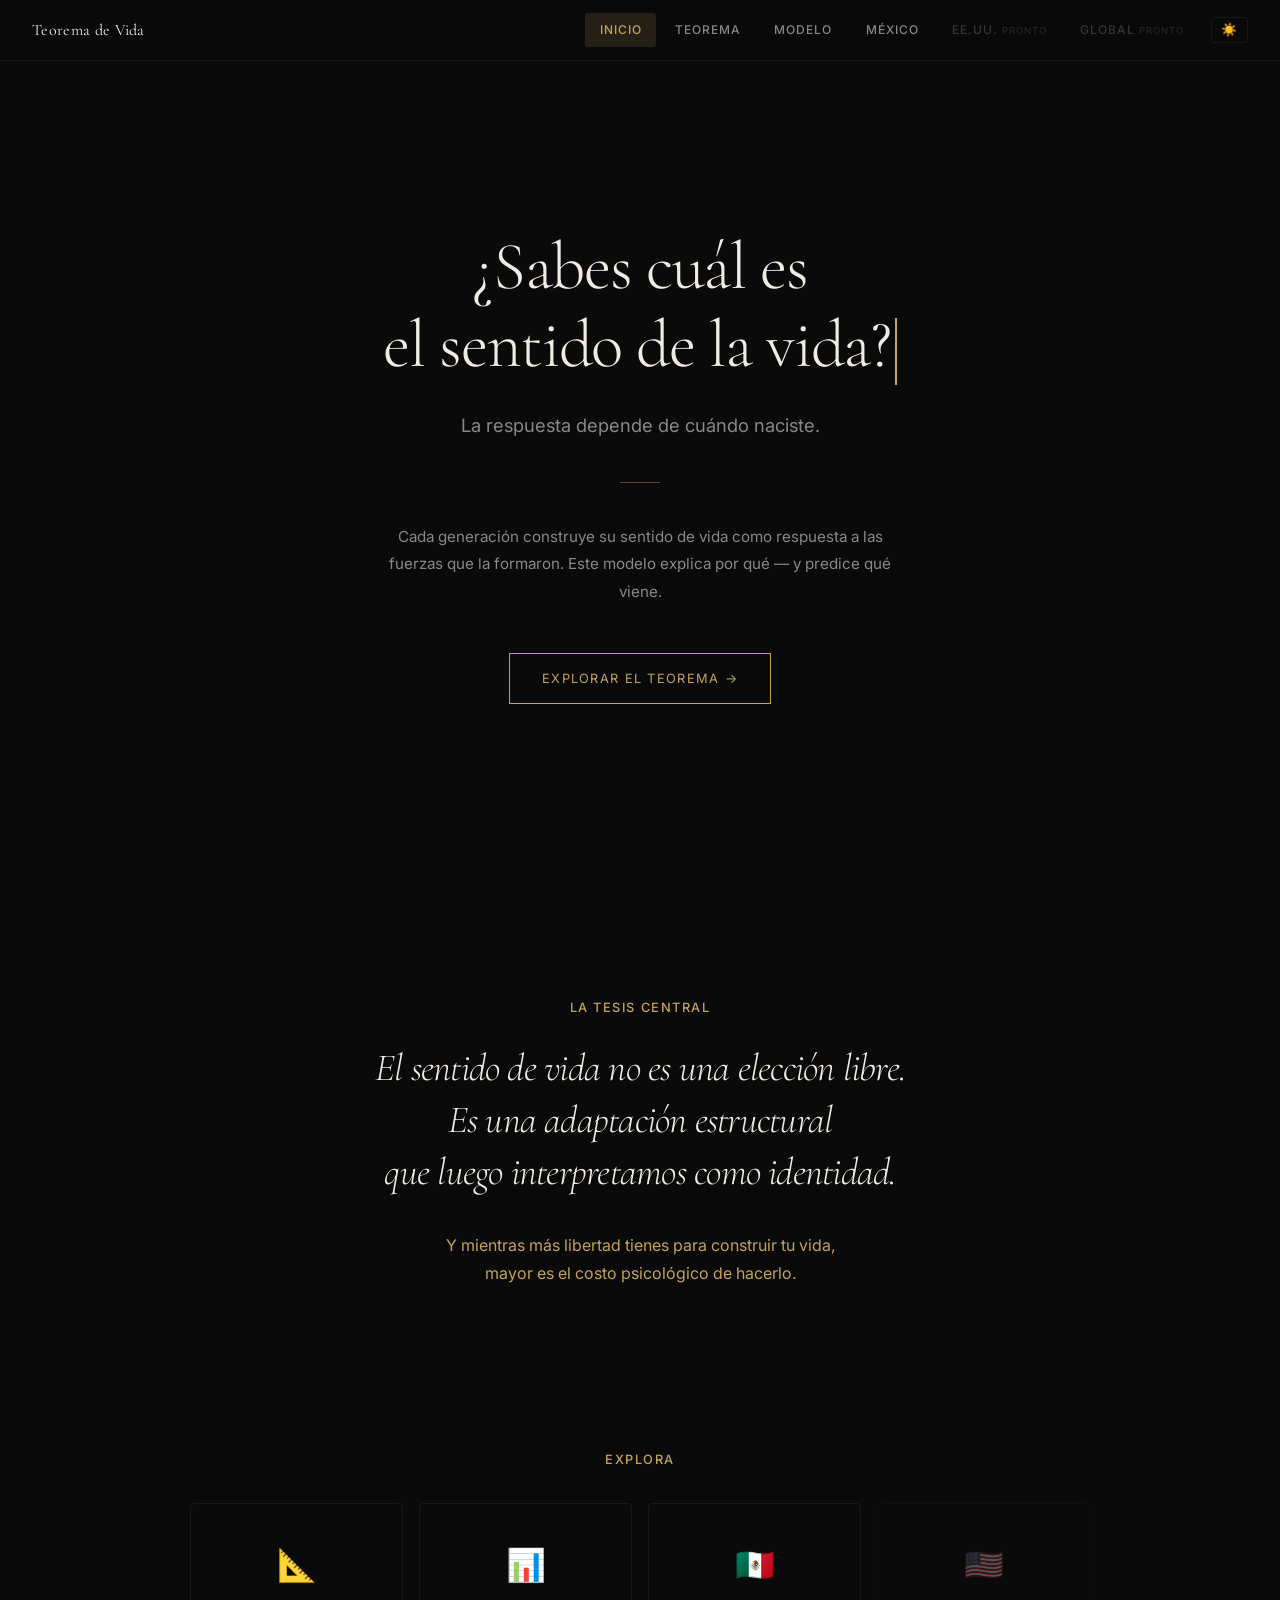
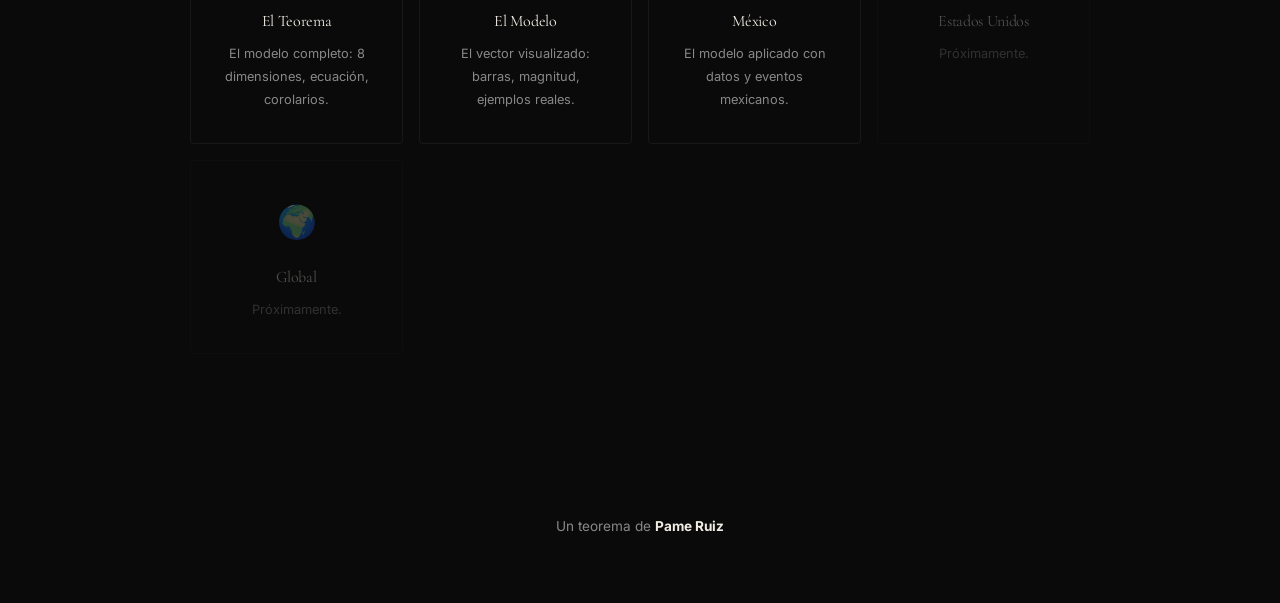
==== index.html @ fa4cf335 "feat: modelo.html — vector visualization + mexicano promedio examples - New page: modelo.html with i" ====
<!DOCTYPE html>
<html lang="es" data-theme="dark">
<head>
    <meta charset="UTF-8">
    <meta name="viewport" content="width=device-width, initial-scale=1.0">
    <title>Teorema de Vida</title>
    <meta name="description" content="¿Sabes cuál es el sentido de la vida? Un modelo matemático del sentido generacional.">
    <link rel="preconnect" href="https://fonts.googleapis.com">
    <link rel="preconnect" href="https://fonts.gstatic.com" crossorigin>
    <link href="https://fonts.googleapis.com/css2?family=Cormorant+Garamond:ital,wght@0,300;0,400;0,600;1,300;1,400&family=Inter:wght@300;400;500;600&display=swap" rel="stylesheet">
    <link rel="stylesheet" href="css/base.css">
</head>
<body>

    <!-- NAV -->
    <nav class="nav">
        <a href="index.html" class="nav-logo">Teorema de Vida</a>
        <div class="nav-tabs">
            <a href="index.html" class="nav-tab active">Inicio</a>
            <a href="teorema.html" class="nav-tab">Teorema</a>
            <a href="modelo.html" class="nav-tab">Modelo</a>
            <a href="mexico.html" class="nav-tab">México</a>
            <a href="#" class="nav-tab disabled">EE.UU. <span class="soon">pronto</span></a>
            <a href="#" class="nav-tab disabled">Global <span class="soon">pronto</span></a>
            <button class="theme-toggle" onclick="toggleTheme()">☀️</button>
        </div>
    </nav>

    <!-- HERO -->
    <section class="panel intro">
        <div class="content fade-in">
            <h1>¿Sabes cuál es<br>el sentido de la vida?<span class="cursor"></span></h1>
            <p class="sub">La respuesta depende de cuándo naciste.</p>
            <div class="line" style="margin:2.5rem auto;"></div>
            <p class="dim" style="max-width:520px; margin:0 auto; font-size:0.95rem; text-align:center;">Cada generación construye su sentido de vida como respuesta a las fuerzas que la formaron. Este modelo explica por qué — y predice qué viene.</p>
            <div style="text-align:center; margin-top:3rem;">
                <a href="teorema.html" class="cta">Explorar el teorema →</a>
            </div>
        </div>
    </section>

    <!-- PREVIEW -->
    <section class="panel" style="min-height:auto; padding:6rem 2rem;">
        <div class="content fade-in" style="text-align:center;">
            <p class="small gold" style="margin-bottom:1.5rem;">La tesis central</p>
            <h2 class="serif" style="font-size:clamp(1.4rem,3.5vw,2.4rem); font-style:italic; line-height:1.35; margin-bottom:2rem;">El sentido de vida no es una elección libre.<br>Es una adaptación estructural<br>que luego interpretamos como identidad.</h2>
            <p class="gold" style="font-size:1rem;">Y mientras más libertad tienes para construir tu vida,<br>mayor es el costo psicológico de hacerlo.</p>
        </div>
    </section>

    <!-- EXPLORE -->
    <section style="padding:4rem 2rem 6rem; text-align:center;">
        <p class="small gold" style="margin-bottom:2rem;">Explora</p>
        <div class="explore-grid">
            <a href="teorema.html" class="explore-card">
                <span class="explore-icon">📐</span>
                <h3>El Teorema</h3>
                <p>El modelo completo: 8 dimensiones, ecuación, corolarios.</p>
            </a>
            <a href="modelo.html" class="explore-card">
                <span class="explore-icon">📊</span>
                <h3>El Modelo</h3>
                <p>El vector visualizado: barras, magnitud, ejemplos reales.</p>
            </a>
            <a href="mexico.html" class="explore-card">
                <span class="explore-icon">🇲🇽</span>
                <h3>México</h3>
                <p>El modelo aplicado con datos y eventos mexicanos.</p>
            </a>
            <div class="explore-card disabled-card">
                <span class="explore-icon">🇺🇸</span>
                <h3>Estados Unidos</h3>
                <p>Próximamente.</p>
            </div>
            <div class="explore-card disabled-card">
                <span class="explore-icon">🌍</span>
                <h3>Global</h3>
                <p>Próximamente.</p>
            </div>
        </div>
    </section>

    <!-- FOOTER -->
    <footer>
        <p>Un teorema de <strong>Pame Ruiz</strong></p>
    </footer>

    <script src="js/main.js"></script>
</body>
</html>
---- css/base.css ----
:root {
    --black: #0a0a0a;
    --dark: #141414;
    --gold: #c4a35a;
    --gold-dim: rgba(196,163,90,0.15);
    --gray: #888;
    --white: #f0ece4;
    --serif: 'Cormorant Garamond', Georgia, serif;
    --sans: 'Inter', sans-serif;
    --bg: var(--black);
    --text: var(--white);
    --text-dim: var(--gray);
    --card-bg: rgba(255,255,255,0.03);
    --card-border: rgba(255,255,255,0.06);
}

[data-theme="light"] {
    --bg: #f5f0eb;
    --text: #1a1a1a;
    --text-dim: #666;
    --dark: #f0ece4;
    --card-bg: #fff;
    --card-border: #e0d8ce;
    --gold-dim: rgba(196,163,90,0.12);
}

* { margin:0; padding:0; box-sizing:border-box; }
html { scroll-behavior:smooth; background:var(--bg); color:var(--text); transition:background 0.4s, color 0.4s; }
body { font-family:var(--sans); line-height:1.8; -webkit-font-smoothing:antialiased; overflow-x:hidden; }

/* NAV */
.nav { position:fixed; top:0; left:0; right:0; z-index:100; display:flex; align-items:center; justify-content:space-between; padding:0.8rem 2rem; background:rgba(10,10,10,0.92); backdrop-filter:blur(10px); border-bottom:1px solid rgba(255,255,255,0.04); }
[data-theme="light"] .nav { background:rgba(245,240,235,0.92); border-bottom:1px solid rgba(0,0,0,0.06); }
.nav-logo { font-family:var(--serif); font-size:1rem; color:var(--text); text-decoration:none; letter-spacing:0.02em; }
.nav-tabs { display:flex; gap:0.3rem; align-items:center; }
.nav-tab { padding:0.4rem 0.9rem; font-size:0.75rem; letter-spacing:0.08em; text-transform:uppercase; color:var(--text-dim); text-decoration:none; border-radius:3px; transition:all 0.2s; font-weight:500; }
.nav-tab:hover { color:var(--text); }
.nav-tab.active { color:var(--gold); background:var(--gold-dim); }
.nav-tab.disabled { opacity:0.35; pointer-events:none; }
.soon { font-size:0.6rem; opacity:0.6; }

/* Theme toggle */
.theme-toggle { background:none; border:1px solid var(--card-border); color:var(--text-dim); padding:0.3rem 0.6rem; border-radius:3px; cursor:pointer; font-size:0.8rem; margin-left:0.5rem; transition:all 0.2s; }
.theme-toggle:hover { color:var(--gold); border-color:var(--gold); }

@media(max-width:700px) { .nav { flex-direction:column; gap:0.5rem; padding:0.6rem 1rem; } .nav-tabs { flex-wrap:wrap; justify-content:center; } }

/* LAYOUT */
.panel { min-height:100vh; display:flex; align-items:center; justify-content:center; padding:6rem 2rem 4rem; }
.content { max-width:720px; width:100%; }
.container { max-width:800px; margin:0 auto; padding:0 2rem; }

/* TYPOGRAPHY */
.serif { font-family:var(--serif); }
.gold { color:var(--gold); }
.dim { color:var(--text-dim); }
.small { font-size:0.8rem; letter-spacing:0.12em; text-transform:uppercase; font-weight:500; }
h1,h2,h3 { font-family:var(--serif); font-weight:300; letter-spacing:-0.02em; }

/* INTRO */
.intro h1 { font-size:clamp(2.2rem,6vw,4.2rem); line-height:1.15; margin-bottom:1.5rem; text-align:center; }
.intro .sub { font-size:1.15rem; color:var(--text-dim); text-align:center; }
.cursor { display:inline-block; width:2px; height:1em; background:var(--gold); margin-left:4px; animation:blink 1s infinite; vertical-align:text-bottom; }
@keyframes blink { 0%,50%{opacity:1} 51%,100%{opacity:0} }

/* DIVIDERS */
.line { width:40px; height:1px; background:var(--gold); margin:2rem auto; opacity:0.4; }

/* CTA */
.cta { display:inline-block; padding:0.8rem 2rem; border:1px solid var(--gold); color:var(--gold); text-decoration:none; font-size:0.8rem; letter-spacing:0.1em; text-transform:uppercase; transition:all 0.3s; }
.cta:hover { background:var(--gold); color:var(--bg); }

/* EXPLORE GRID */
.explore-grid { display:grid; grid-template-columns:repeat(auto-fill,minmax(200px,1fr)); gap:1rem; max-width:900px; margin:0 auto; }
.explore-card { display:block; padding:2rem 1.5rem; border:1px solid var(--card-border); border-radius:4px; text-decoration:none; color:var(--text); text-align:center; transition:all 0.3s; }
.explore-card:hover { border-color:var(--gold); background:var(--gold-dim); }
.explore-card .explore-icon { font-size:2rem; display:block; margin-bottom:0.8rem; }
.explore-card h3 { font-size:1rem; font-weight:400; margin-bottom:0.4rem; }
.explore-card p { font-size:0.8rem; color:var(--text-dim); }
.disabled-card { opacity:0.3; pointer-events:none; }

/* EQUATION BOX */
.eq-display { font-family:'Courier New',monospace; font-size:clamp(0.8rem,2vw,1.05rem); text-align:center; padding:1.5rem; border:1px solid rgba(196,163,90,0.2); margin:1.5rem 0; color:var(--gold); letter-spacing:0.03em; overflow-x:auto; }

/* VARIABLE GRID */
.var-grid { display:grid; grid-template-columns:1fr 1fr; gap:2rem; margin-top:2rem; }
@media(max-width:600px) { .var-grid { grid-template-columns:1fr; } }
.var-group h3 { font-size:0.72rem; text-transform:uppercase; letter-spacing:0.15em; color:var(--gold); margin-bottom:1rem; font-family:var(--sans); font-weight:500; }
.var-group ul { list-style:none; }
.var-group li { padding:0.4rem 0; font-size:0.9rem; color:var(--text-dim); border-bottom:1px solid var(--card-border); }
.var-group li strong { color:var(--text); margin-right:0.3rem; }

/* DIMENSIONS GRID */
.dimensions { display:grid; grid-template-columns:repeat(4,1fr); gap:1px; margin:2.5rem 0; background:rgba(255,255,255,0.05); }
[data-theme="light"] .dimensions { background:rgba(0,0,0,0.05); }
@media(max-width:600px) { .dimensions { grid-template-columns:repeat(2,1fr); } }
.dim-cell { padding:1.8rem 1rem; text-align:center; background:var(--bg); transition:background 0.3s; }
.dim-cell:hover { background:var(--gold-dim); }
.dim-cell .icon { font-size:1.5rem; margin-bottom:0.4rem; }
.dim-cell .name { font-family:var(--serif); font-size:1rem; }
.dim-cell .desc { font-size:0.7rem; color:var(--text-dim); margin-top:0.3rem; }

/* TERM CARDS */
.term-card { margin-bottom:2.5rem; padding:2rem; border:1px solid var(--card-border); border-radius:4px; background:var(--card-bg); }
.term-card h3 { font-family:var(--serif); font-size:1.35rem; font-weight:400; color:var(--gold); margin-bottom:0.8rem; }
.term-card p { font-size:0.95rem; color:var(--text-dim); margin-bottom:0.6rem; }

/* COROLARIOS */
.corolario { margin-bottom:3rem; }
.corolario .num { font-family:var(--serif); font-size:2.5rem; color:rgba(196,163,90,0.2); font-weight:600; line-height:1; }
.corolario h3 { font-size:1.3rem; margin:0.3rem 0 0.8rem; font-weight:400; }
.corolario p { font-size:0.95rem; color:var(--text-dim); margin-bottom:0.8rem; }
.corolario blockquote { font-family:var(--serif); font-style:italic; font-size:1.1rem; color:var(--gold); padding-left:1rem; border-left:2px solid rgba(196,163,90,0.3); }

/* ACCORDION — Gen cards */
.accordion { margin-bottom:1.5rem; border:1px solid var(--card-border); border-radius:6px; overflow:hidden; transition:border-color 0.3s; }
.accordion:hover { border-color:rgba(196,163,90,0.3); }
.accordion-header { display:flex; align-items:center; justify-content:space-between; padding:1.5rem 2rem; cursor:pointer; background:var(--card-bg); transition:background 0.3s; user-select:none; }
.accordion-header:hover { background:var(--gold-dim); }
.accordion-header .gen-left { flex:1; }
.accordion-header .gen-period { font-size:0.7rem; text-transform:uppercase; letter-spacing:0.12em; color:var(--gold); margin-bottom:0.2rem; }
.accordion-header h3 { font-family:var(--serif); font-size:1.4rem; font-weight:400; margin:0; line-height:1.3; }
.accordion-header .gen-narrative { font-family:var(--serif); font-style:italic; font-size:0.95rem; color:var(--gold); margin-top:0.3rem; }
.accordion-arrow { font-size:1.2rem; color:var(--gold); transition:transform 0.3s; flex-shrink:0; margin-left:1rem; }
.accordion.open .accordion-arrow { transform:rotate(180deg); }
.accordion-body { max-height:0; overflow:hidden; transition:max-height 0.5s ease, padding 0.3s ease; padding:0 2rem; }
.accordion.open .accordion-body { max-height:1200px; padding:1rem 2rem 2rem; }
.accordion-body .gen-context { font-size:0.88rem; color:var(--text-dim); margin-bottom:0.5rem; line-height:1.6; }
.accordion-body .gen-context strong { color:var(--text); }
.gen-vector { display:flex; flex-wrap:wrap; gap:0.5rem; margin-top:1.2rem; }
.gen-tag { padding:0.3rem 0.7rem; font-size:0.72rem; border-radius:20px; font-weight:500; }
.gen-tag.high { background:rgba(196,163,90,0.2); color:var(--gold); }
.gen-tag.low { background:var(--card-bg); color:var(--text-dim); border:1px solid var(--card-border); }

/* TIMELINE dots */
.timeline-bar { display:flex; justify-content:space-between; align-items:center; margin:2rem 0 3rem; padding:0 0.5rem; position:relative; }
.timeline-bar::before { content:''; position:absolute; top:50%; left:0; right:0; height:2px; background:linear-gradient(90deg, var(--gold), rgba(196,163,90,0.2)); transform:translateY(-50%); z-index:0; }
.timeline-dot { position:relative; z-index:1; text-align:center; }
.timeline-dot .dot { width:12px; height:12px; border-radius:50%; background:var(--gold); margin:0 auto 0.3rem; }
.timeline-dot .year { font-size:0.65rem; color:var(--text-dim); letter-spacing:0.05em; }
.timeline-dot .label { font-size:0.6rem; color:var(--gold); font-weight:500; max-width:80px; }

/* INSIGHT BOX */
.insight-box { border:1px solid var(--gold); padding:2.5rem; margin:3rem 0; text-align:center; border-radius:4px; }
.insight-box h3 { font-family:var(--serif); font-size:1.3rem; font-weight:400; margin-bottom:1rem; }
.insight-box p { font-size:0.95rem; color:var(--text-dim); }
.insight-box .insight-key { font-family:var(--serif); font-style:italic; font-size:1.15rem; color:var(--gold); margin-top:1rem; }

/* FOOTER */
footer { text-align:center; padding:4rem 2rem; font-size:0.85rem; color:var(--text-dim); }
footer strong { color:var(--text); }

/* FADE IN */
.fade-in { opacity:0; transform:translateY(30px); transition:opacity 0.8s ease,transform 0.8s ease; }
.fade-in.visible { opacity:1; transform:translateY(0); }

@media(max-width:600px) {
    .accordion-header { padding:1.2rem 1.2rem; }
    .accordion-body { padding:0 1.2rem; }
    .accordion.open .accordion-body { padding:0.8rem 1.2rem 1.5rem; }
}
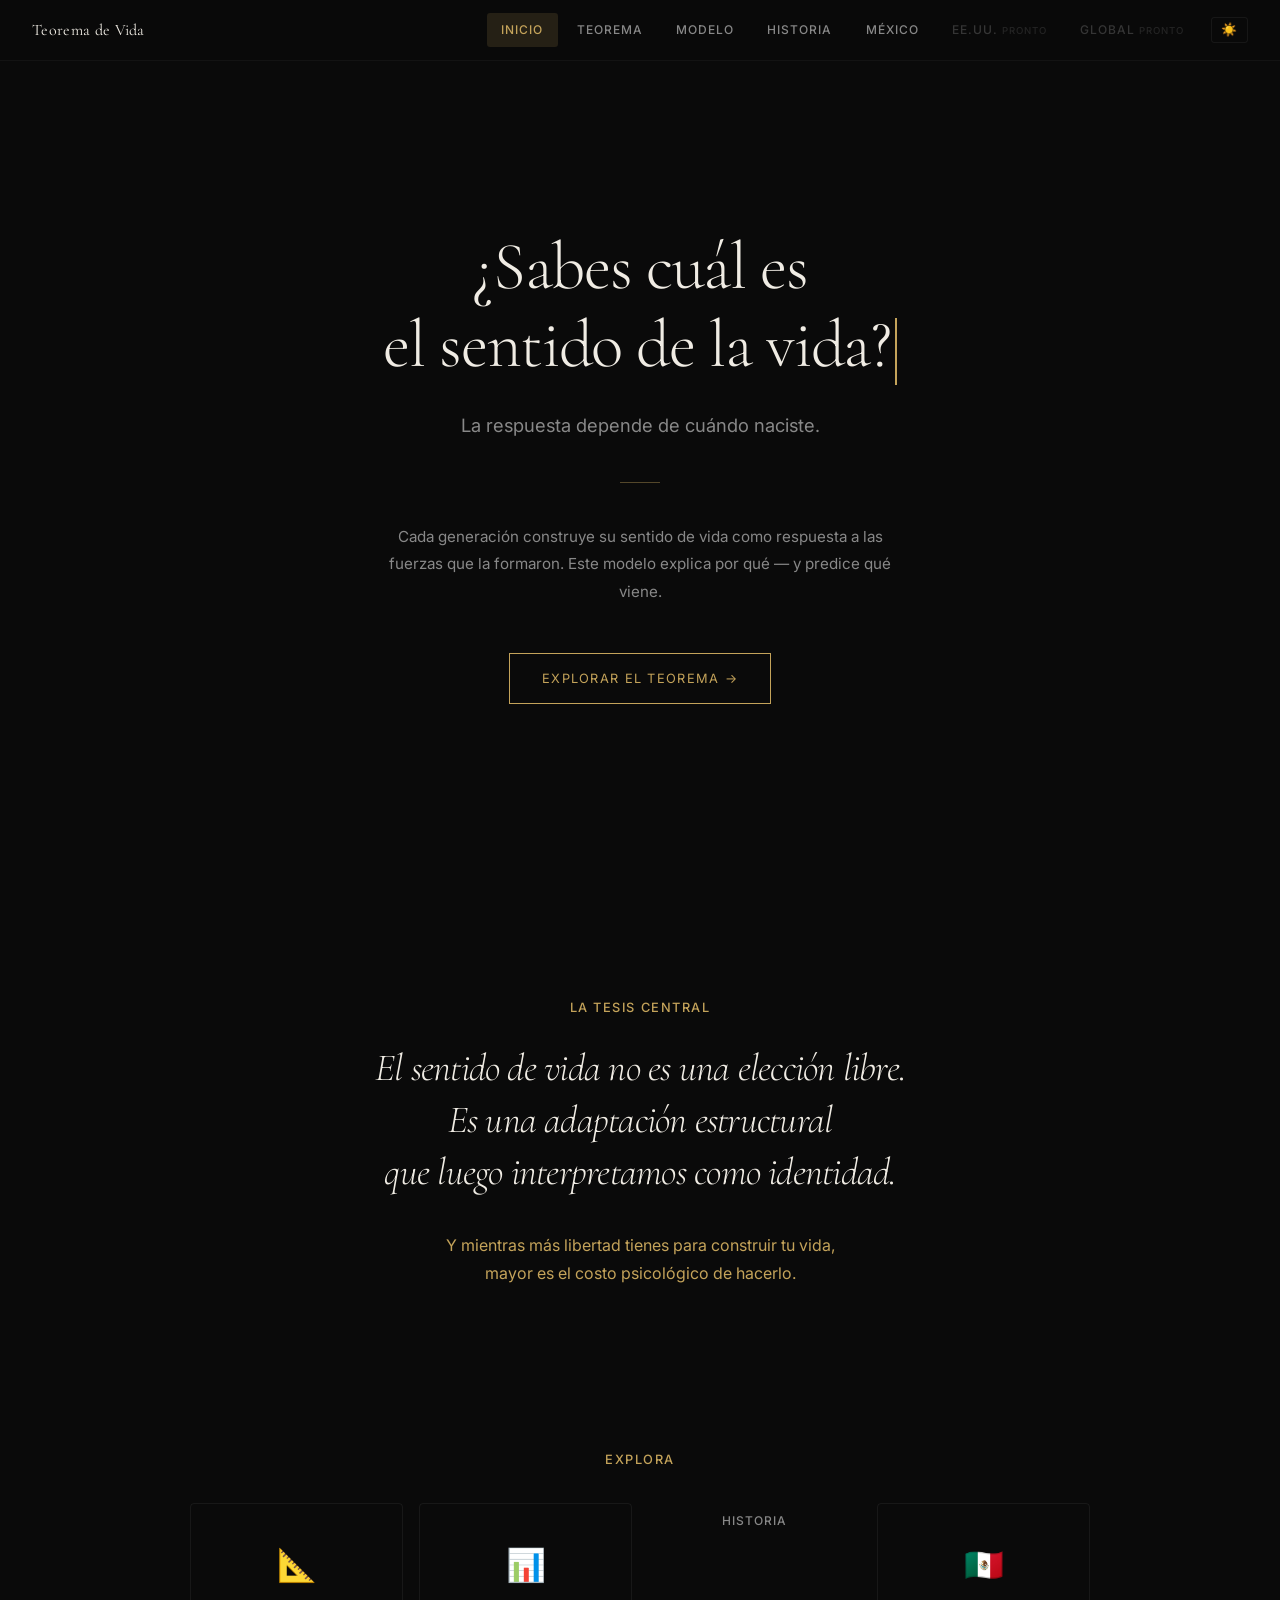
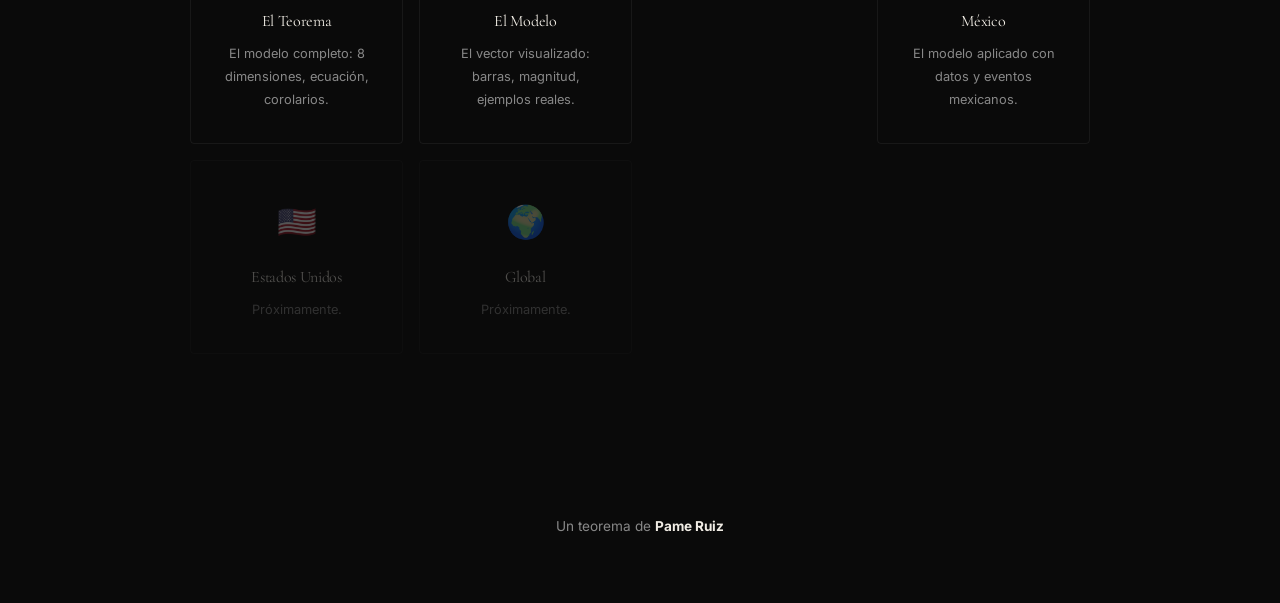
==== commit c9099ec2: "📊🎬 Gini + Salud mental + Modo Historia completo GRÁFICAS NUEVAS (mexico.html): - Gini: line chart 19" ====
--- a/index.html
+++ b/index.html
@@ -19,6 +19,7 @@
             <a href="index.html" class="nav-tab active">Inicio</a>
             <a href="teorema.html" class="nav-tab">Teorema</a>
             <a href="modelo.html" class="nav-tab">Modelo</a>
+            <a href="story.html" class="nav-tab">Historia</a>
             <a href="mexico.html" class="nav-tab">México</a>
             <a href="#" class="nav-tab disabled">EE.UU. <span class="soon">pronto</span></a>
             <a href="#" class="nav-tab disabled">Global <span class="soon">pronto</span></a>
@@ -62,6 +63,7 @@
                 <h3>El Modelo</h3>
                 <p>El vector visualizado: barras, magnitud, ejemplos reales.</p>
             </a>
+            <a href="story.html" class="nav-tab">Historia</a>
             <a href="mexico.html" class="explore-card">
                 <span class="explore-icon">🇲🇽</span>
                 <h3>México</h3>
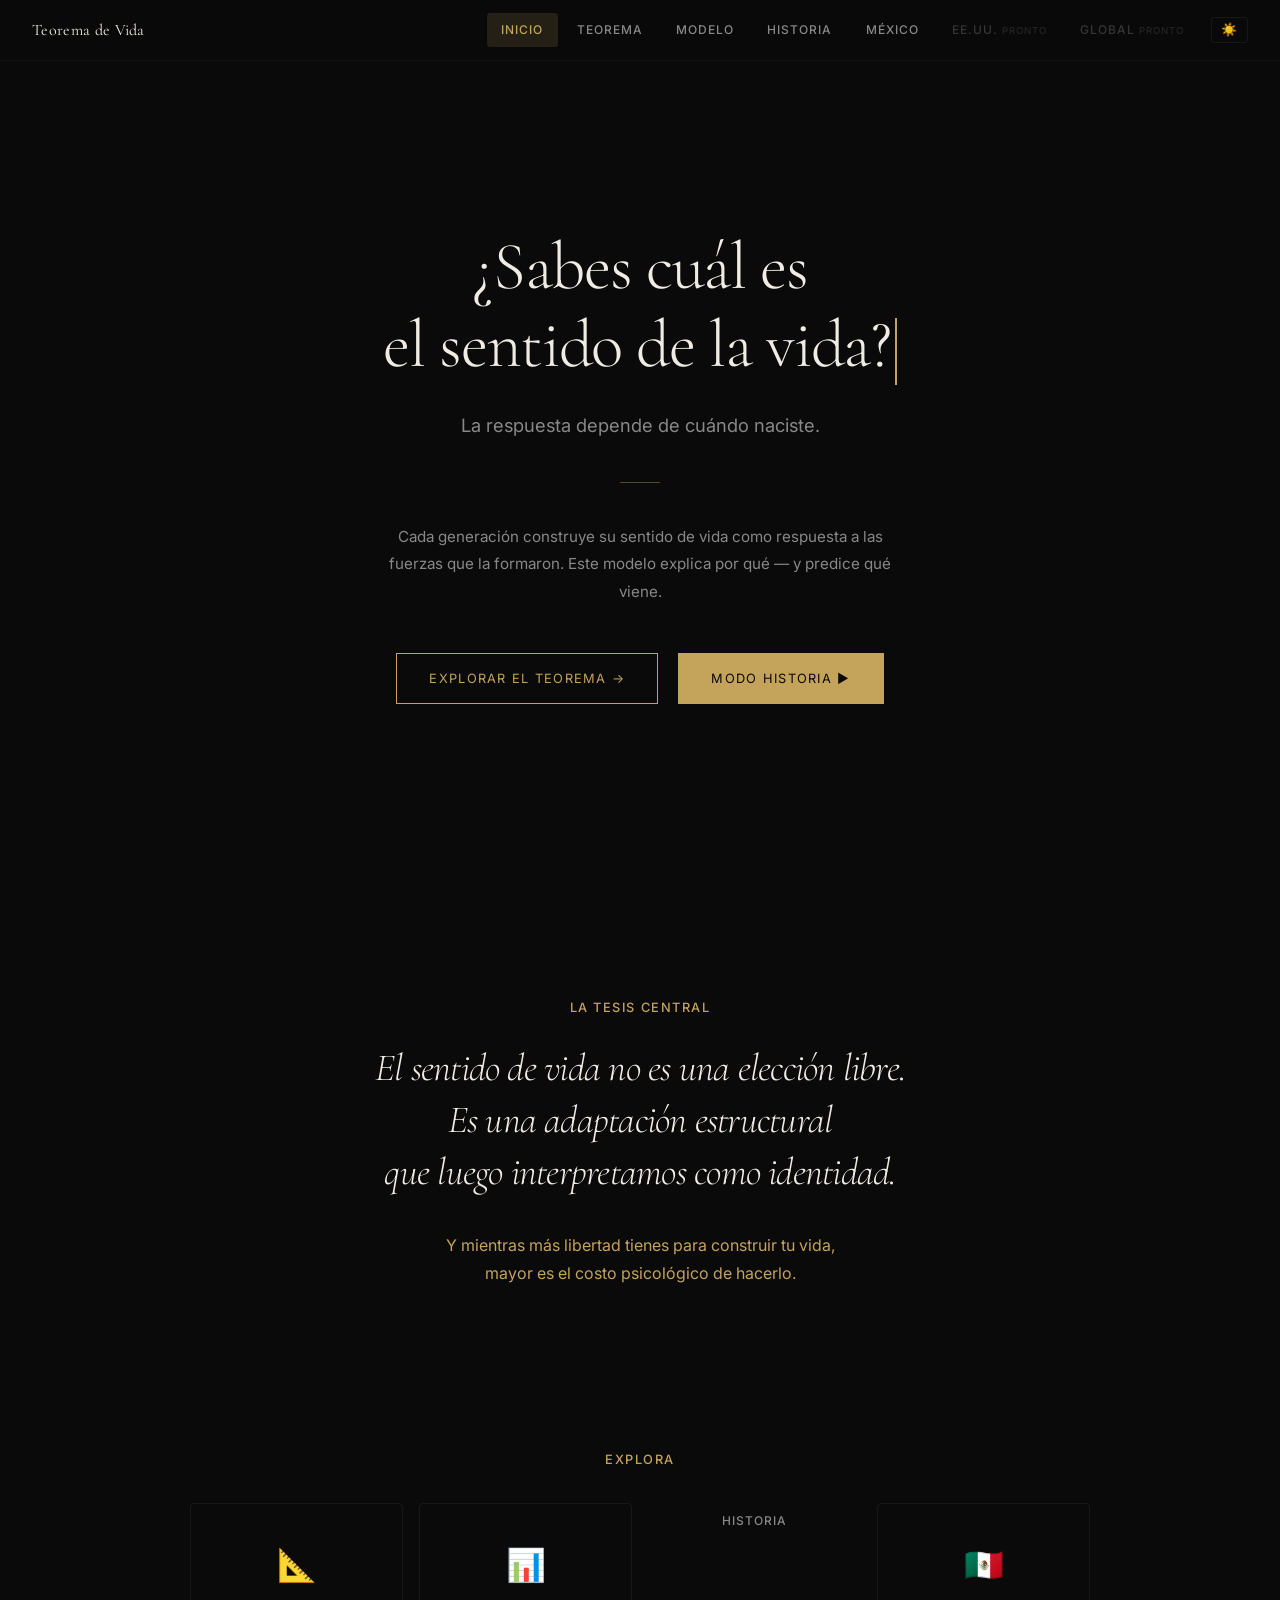
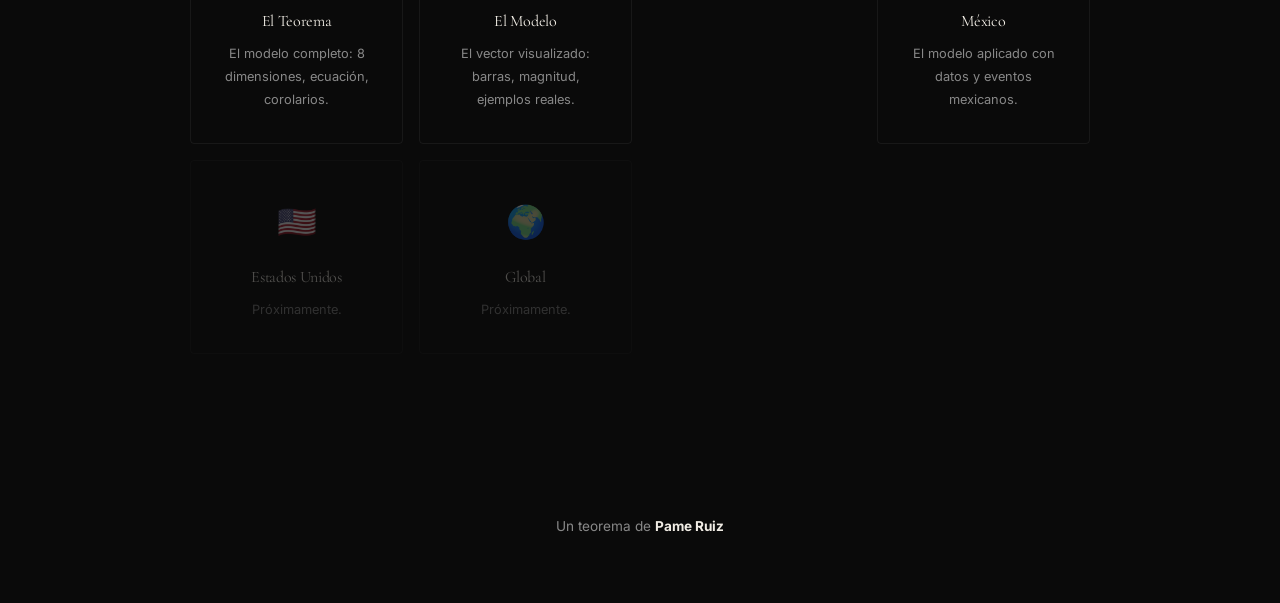
==== commit 4abc1e13: "🔧 Fix: gráficas duplicadas eliminadas + botón Modo Historia - Quité sección duplicada de Gini+Mental" ====
--- a/index.html
+++ b/index.html
@@ -36,6 +36,7 @@
             <p class="dim" style="max-width:520px; margin:0 auto; font-size:0.95rem; text-align:center;">Cada generación construye su sentido de vida como respuesta a las fuerzas que la formaron. Este modelo explica por qué — y predice qué viene.</p>
             <div style="text-align:center; margin-top:3rem;">
                 <a href="teorema.html" class="cta">Explorar el teorema →</a>
+                <a href="story.html" class="cta" style="margin-left:1rem; background:var(--gold); color:var(--black);">Modo historia ▶</a>
             </div>
         </div>
     </section>
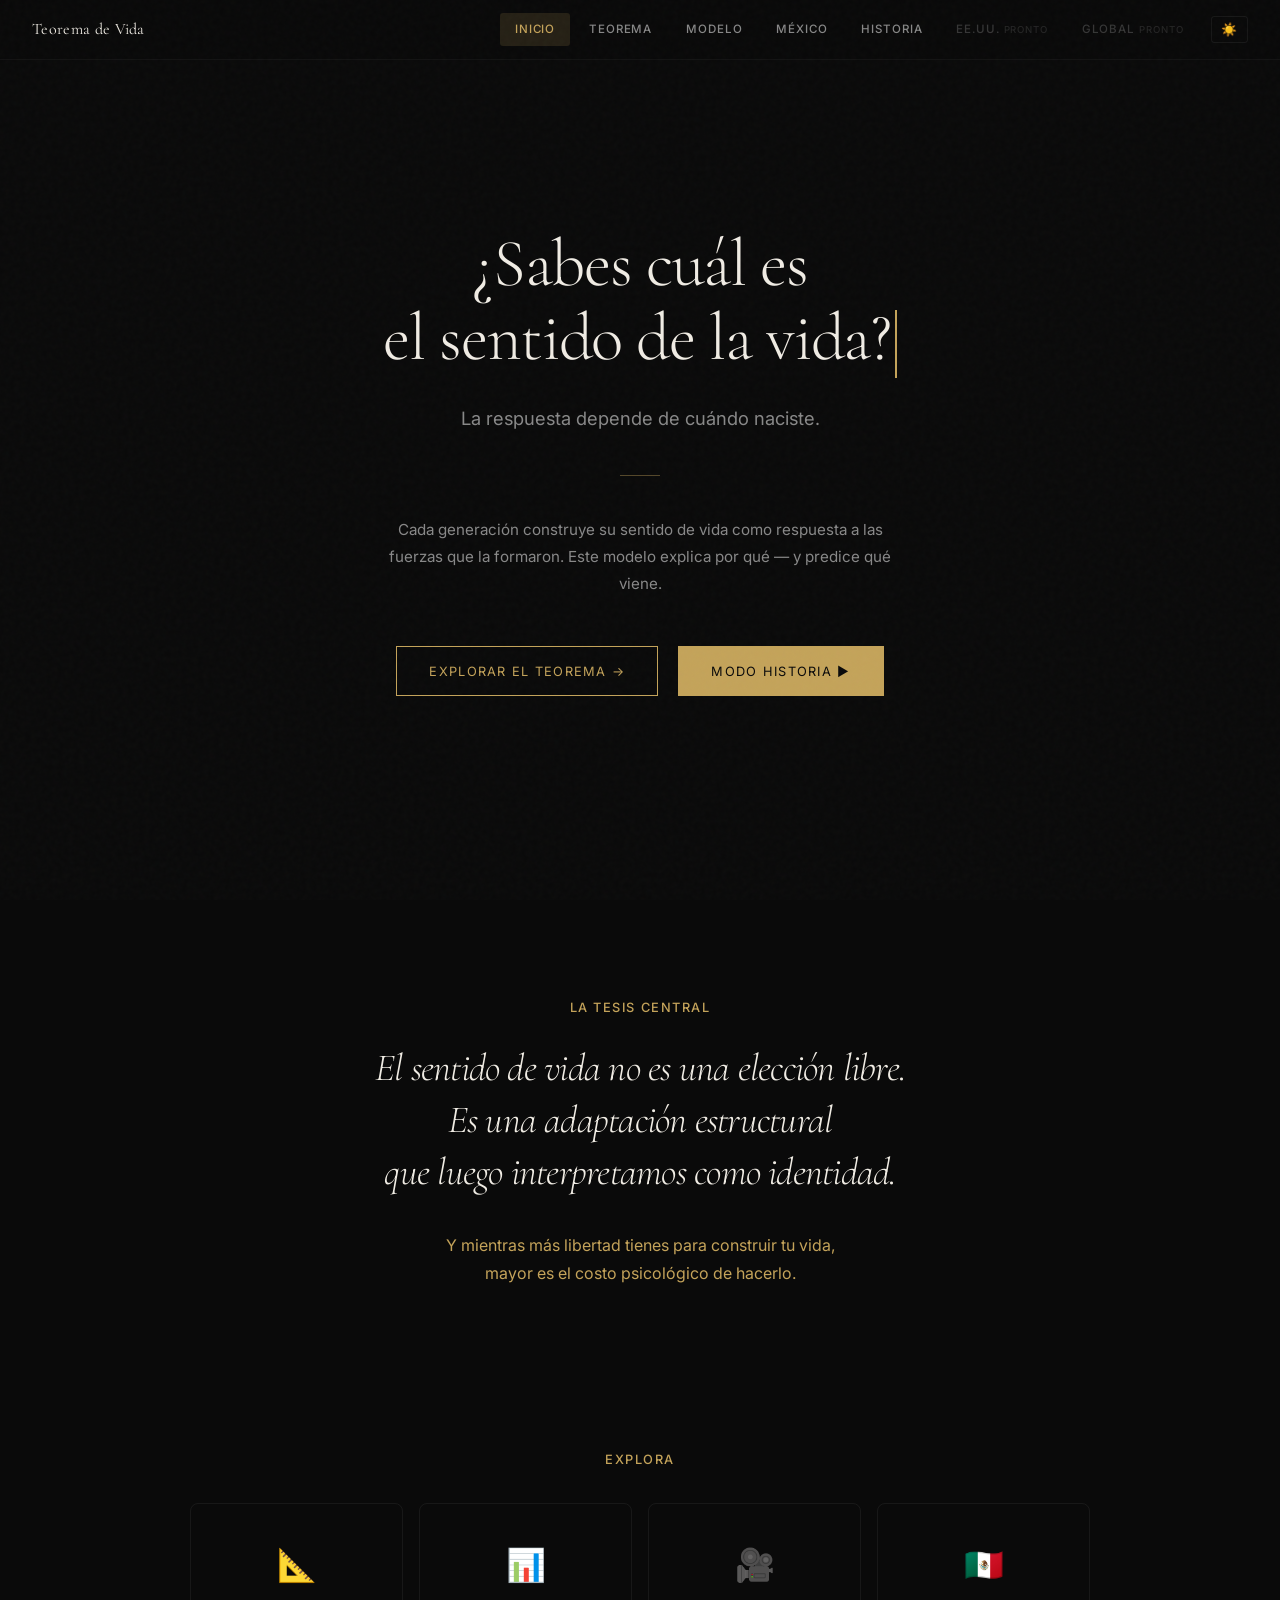
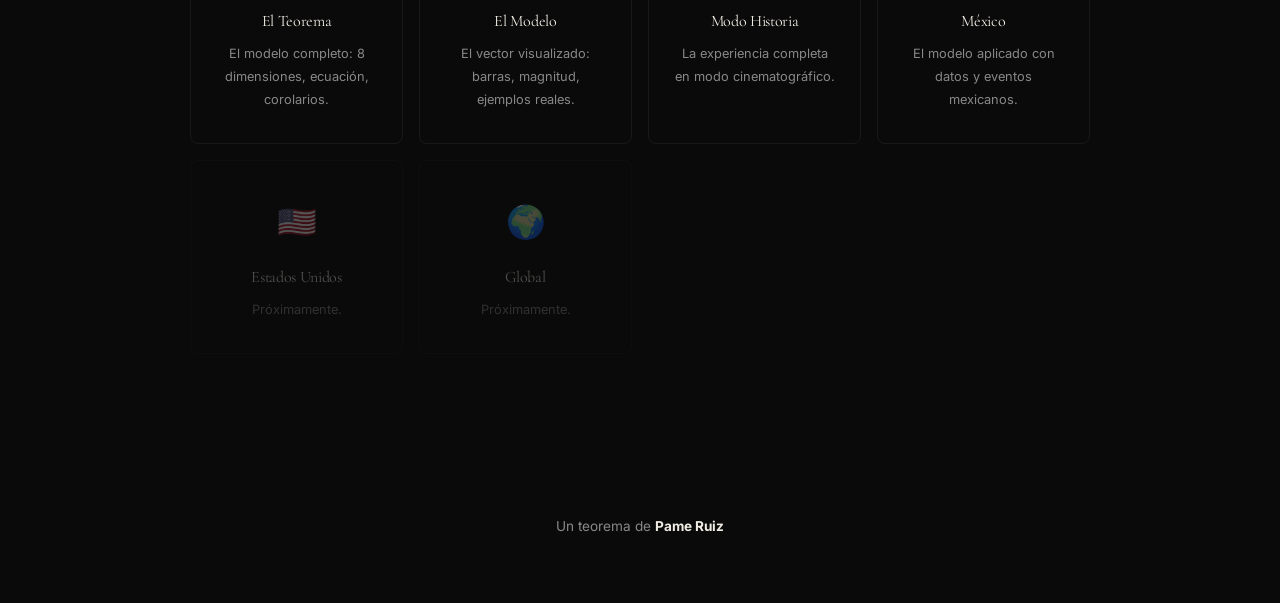
==== commit b1832421: "🔧 Fix story.html negro + card Historia en index - Story: quitado opacity:0 del CSS (GSAP maneja la a" ====
--- a/index.html
+++ b/index.html
@@ -19,8 +19,8 @@
             <a href="index.html" class="nav-tab active">Inicio</a>
             <a href="teorema.html" class="nav-tab">Teorema</a>
             <a href="modelo.html" class="nav-tab">Modelo</a>
+            <a href="mexico.html" class="nav-tab">México</a>
             <a href="story.html" class="nav-tab">Historia</a>
-            <a href="mexico.html" class="nav-tab">México</a>
             <a href="#" class="nav-tab disabled">EE.UU. <span class="soon">pronto</span></a>
             <a href="#" class="nav-tab disabled">Global <span class="soon">pronto</span></a>
             <button class="theme-toggle" onclick="toggleTheme()">☀️</button>
@@ -64,7 +64,11 @@
                 <h3>El Modelo</h3>
                 <p>El vector visualizado: barras, magnitud, ejemplos reales.</p>
             </a>
-            <a href="story.html" class="nav-tab">Historia</a>
+                        <a href="story.html" class="explore-card">
+                <span class="explore-icon">🎥</span>
+                <h3>Modo Historia</h3>
+                <p>La experiencia completa en modo cinematográfico.</p>
+            </a>
             <a href="mexico.html" class="explore-card">
                 <span class="explore-icon">🇲🇽</span>
                 <h3>México</h3>
--- a/css/base.css
+++ b/css/base.css
@@ -12,6 +12,7 @@
     --text-dim: var(--gray);
     --card-bg: rgba(255,255,255,0.03);
     --card-border: rgba(255,255,255,0.06);
+    --transition: cubic-bezier(0.16, 1, 0.3, 1);
 }
 
 [data-theme="light"] {
@@ -25,95 +26,113 @@
 }
 
 * { margin:0; padding:0; box-sizing:border-box; }
-html { scroll-behavior:smooth; background:var(--bg); color:var(--text); transition:background 0.4s, color 0.4s; }
+html { scroll-behavior:smooth; background:var(--bg); color:var(--text); transition:background 0.6s var(--transition), color 0.4s; }
 body { font-family:var(--sans); line-height:1.8; -webkit-font-smoothing:antialiased; overflow-x:hidden; }
 
-/* NAV */
-.nav { position:fixed; top:0; left:0; right:0; z-index:100; display:flex; align-items:center; justify-content:space-between; padding:0.8rem 2rem; background:rgba(10,10,10,0.92); backdrop-filter:blur(10px); border-bottom:1px solid rgba(255,255,255,0.04); }
-[data-theme="light"] .nav { background:rgba(245,240,235,0.92); border-bottom:1px solid rgba(0,0,0,0.06); }
-.nav-logo { font-family:var(--serif); font-size:1rem; color:var(--text); text-decoration:none; letter-spacing:0.02em; }
+/* ===== GRAIN TEXTURE (Awwwards) ===== */
+body::after {
+    content:''; position:fixed; inset:0; pointer-events:none; z-index:9999; opacity:0.025;
+    background-image:url("data:image/svg+xml,%3Csvg viewBox='0 0 256 256' xmlns='http://www.w3.org/2000/svg'%3E%3Cfilter id='n'%3E%3CfeTurbulence type='fractalNoise' baseFrequency='0.65' numOctaves='3' stitchTiles='stitch'/%3E%3C/filter%3E%3Crect width='100%25' height='100%25' filter='url(%23n)'/%3E%3C/svg%3E");
+}
+
+/* ===== NAV ===== */
+.nav { position:fixed; top:0; left:0; right:0; z-index:100; display:flex; align-items:center; justify-content:space-between; padding:0.8rem 2rem; background:rgba(10,10,10,0.85); backdrop-filter:blur(20px) saturate(1.5); border-bottom:1px solid rgba(255,255,255,0.04); transition:all 0.4s; }
+[data-theme="light"] .nav { background:rgba(245,240,235,0.85); border-bottom:1px solid rgba(0,0,0,0.06); }
+.nav-logo { font-family:var(--serif); font-size:1rem; color:var(--text); text-decoration:none; letter-spacing:0.02em; transition:color 0.3s; }
+.nav-logo:hover { color:var(--gold); }
 .nav-tabs { display:flex; gap:0.3rem; align-items:center; }
-.nav-tab { padding:0.4rem 0.9rem; font-size:0.75rem; letter-spacing:0.08em; text-transform:uppercase; color:var(--text-dim); text-decoration:none; border-radius:3px; transition:all 0.2s; font-weight:500; }
+.nav-tab { padding:0.4rem 0.9rem; font-size:0.72rem; letter-spacing:0.08em; text-transform:uppercase; color:var(--text-dim); text-decoration:none; border-radius:3px; transition:all 0.3s var(--transition); font-weight:500; position:relative; }
+.nav-tab::after { content:''; position:absolute; bottom:2px; left:50%; width:0; height:1px; background:var(--gold); transition:all 0.3s var(--transition); transform:translateX(-50%); }
 .nav-tab:hover { color:var(--text); }
+.nav-tab:hover::after { width:60%; }
 .nav-tab.active { color:var(--gold); background:var(--gold-dim); }
+.nav-tab.active::after { width:0; }
 .nav-tab.disabled { opacity:0.35; pointer-events:none; }
 .soon { font-size:0.6rem; opacity:0.6; }
 
 /* Theme toggle */
-.theme-toggle { background:none; border:1px solid var(--card-border); color:var(--text-dim); padding:0.3rem 0.6rem; border-radius:3px; cursor:pointer; font-size:0.8rem; margin-left:0.5rem; transition:all 0.2s; }
-.theme-toggle:hover { color:var(--gold); border-color:var(--gold); }
+.theme-toggle { background:none; border:1px solid var(--card-border); color:var(--text-dim); padding:0.3rem 0.6rem; border-radius:3px; cursor:pointer; font-size:0.8rem; margin-left:0.5rem; transition:all 0.3s; }
+.theme-toggle:hover { color:var(--gold); border-color:var(--gold); transform:scale(1.1); }
 
 @media(max-width:700px) { .nav { flex-direction:column; gap:0.5rem; padding:0.6rem 1rem; } .nav-tabs { flex-wrap:wrap; justify-content:center; } }
 
-/* LAYOUT */
+/* ===== LAYOUT ===== */
 .panel { min-height:100vh; display:flex; align-items:center; justify-content:center; padding:6rem 2rem 4rem; }
 .content { max-width:720px; width:100%; }
 .container { max-width:800px; margin:0 auto; padding:0 2rem; }
 
-/* TYPOGRAPHY */
+/* ===== TYPOGRAPHY ===== */
 .serif { font-family:var(--serif); }
 .gold { color:var(--gold); }
 .dim { color:var(--text-dim); }
 .small { font-size:0.8rem; letter-spacing:0.12em; text-transform:uppercase; font-weight:500; }
 h1,h2,h3 { font-family:var(--serif); font-weight:300; letter-spacing:-0.02em; }
 
-/* INTRO */
-.intro h1 { font-size:clamp(2.2rem,6vw,4.2rem); line-height:1.15; margin-bottom:1.5rem; text-align:center; }
+/* ===== INTRO ===== */
+.intro h1 { font-size:clamp(2.2rem,6vw,4.2rem); line-height:1.1; margin-bottom:1.5rem; text-align:center; }
 .intro .sub { font-size:1.15rem; color:var(--text-dim); text-align:center; }
 .cursor { display:inline-block; width:2px; height:1em; background:var(--gold); margin-left:4px; animation:blink 1s infinite; vertical-align:text-bottom; }
 @keyframes blink { 0%,50%{opacity:1} 51%,100%{opacity:0} }
 
-/* DIVIDERS */
+/* ===== DIVIDERS ===== */
 .line { width:40px; height:1px; background:var(--gold); margin:2rem auto; opacity:0.4; }
 
-/* CTA */
-.cta { display:inline-block; padding:0.8rem 2rem; border:1px solid var(--gold); color:var(--gold); text-decoration:none; font-size:0.8rem; letter-spacing:0.1em; text-transform:uppercase; transition:all 0.3s; }
-.cta:hover { background:var(--gold); color:var(--bg); }
+/* ===== CTA BUTTONS (with micro-interaction) ===== */
+.cta { display:inline-block; padding:0.8rem 2rem; border:1px solid var(--gold); color:var(--gold); text-decoration:none; font-size:0.8rem; letter-spacing:0.1em; text-transform:uppercase; transition:all 0.4s var(--transition); position:relative; overflow:hidden; }
+.cta::before { content:''; position:absolute; top:0; left:-100%; width:100%; height:100%; background:var(--gold); transition:left 0.4s var(--transition); z-index:-1; }
+.cta:hover { color:var(--black); }
+.cta:hover::before { left:0; }
+.cta:active { transform:scale(0.97); }
 
-/* EXPLORE GRID */
+/* ===== EXPLORE GRID ===== */
 .explore-grid { display:grid; grid-template-columns:repeat(auto-fill,minmax(200px,1fr)); gap:1rem; max-width:900px; margin:0 auto; }
-.explore-card { display:block; padding:2rem 1.5rem; border:1px solid var(--card-border); border-radius:4px; text-decoration:none; color:var(--text); text-align:center; transition:all 0.3s; }
-.explore-card:hover { border-color:var(--gold); background:var(--gold-dim); }
-.explore-card .explore-icon { font-size:2rem; display:block; margin-bottom:0.8rem; }
+.explore-card { display:block; padding:2rem 1.5rem; border:1px solid var(--card-border); border-radius:8px; text-decoration:none; color:var(--text); text-align:center; transition:all 0.4s var(--transition); }
+.explore-card:hover { border-color:var(--gold); background:var(--gold-dim); transform:translateY(-4px); }
+.explore-card .explore-icon { font-size:2rem; display:block; margin-bottom:0.8rem; transition:transform 0.4s var(--transition); }
+.explore-card:hover .explore-icon { transform:scale(1.15); }
 .explore-card h3 { font-size:1rem; font-weight:400; margin-bottom:0.4rem; }
 .explore-card p { font-size:0.8rem; color:var(--text-dim); }
 .disabled-card { opacity:0.3; pointer-events:none; }
 
-/* EQUATION BOX */
-.eq-display { font-family:'Courier New',monospace; font-size:clamp(0.8rem,2vw,1.05rem); text-align:center; padding:1.5rem; border:1px solid rgba(196,163,90,0.2); margin:1.5rem 0; color:var(--gold); letter-spacing:0.03em; overflow-x:auto; }
+/* ===== EQUATION BOX ===== */
+.eq-display { font-family:'Courier New',monospace; font-size:clamp(0.8rem,2vw,1.05rem); text-align:center; padding:1.5rem; border:1px solid rgba(196,163,90,0.2); margin:1.5rem 0; color:var(--gold); letter-spacing:0.03em; overflow-x:auto; border-radius:4px; background:rgba(196,163,90,0.03); }
 
-/* VARIABLE GRID */
+/* ===== VARIABLE GRID ===== */
 .var-grid { display:grid; grid-template-columns:1fr 1fr; gap:2rem; margin-top:2rem; }
 @media(max-width:600px) { .var-grid { grid-template-columns:1fr; } }
 .var-group h3 { font-size:0.72rem; text-transform:uppercase; letter-spacing:0.15em; color:var(--gold); margin-bottom:1rem; font-family:var(--sans); font-weight:500; }
 .var-group ul { list-style:none; }
-.var-group li { padding:0.4rem 0; font-size:0.9rem; color:var(--text-dim); border-bottom:1px solid var(--card-border); }
+.var-group li { padding:0.4rem 0; font-size:0.9rem; color:var(--text-dim); border-bottom:1px solid var(--card-border); transition:color 0.2s; }
+.var-group li:hover { color:var(--text); }
 .var-group li strong { color:var(--text); margin-right:0.3rem; }
 
-/* DIMENSIONS GRID */
-.dimensions { display:grid; grid-template-columns:repeat(4,1fr); gap:1px; margin:2.5rem 0; background:rgba(255,255,255,0.05); }
+/* ===== DIMENSIONS GRID ===== */
+.dimensions { display:grid; grid-template-columns:repeat(4,1fr); gap:1px; margin:2.5rem 0; background:rgba(255,255,255,0.05); border-radius:6px; overflow:hidden; }
 [data-theme="light"] .dimensions { background:rgba(0,0,0,0.05); }
 @media(max-width:600px) { .dimensions { grid-template-columns:repeat(2,1fr); } }
-.dim-cell { padding:1.8rem 1rem; text-align:center; background:var(--bg); transition:background 0.3s; }
-.dim-cell:hover { background:var(--gold-dim); }
-.dim-cell .icon { font-size:1.5rem; margin-bottom:0.4rem; }
+.dim-cell { padding:1.8rem 1rem; text-align:center; background:var(--bg); transition:all 0.4s var(--transition); }
+.dim-cell:hover { background:var(--gold-dim); transform:scale(1.03); }
+.dim-cell .icon { font-size:1.5rem; margin-bottom:0.4rem; transition:transform 0.3s; }
+.dim-cell:hover .icon { transform:scale(1.2); }
 .dim-cell .name { font-family:var(--serif); font-size:1rem; }
 .dim-cell .desc { font-size:0.7rem; color:var(--text-dim); margin-top:0.3rem; }
 
-/* TERM CARDS */
-.term-card { margin-bottom:2.5rem; padding:2rem; border:1px solid var(--card-border); border-radius:4px; background:var(--card-bg); }
+/* ===== TERM CARDS ===== */
+.term-card { margin-bottom:2.5rem; padding:2rem; border:1px solid var(--card-border); border-radius:8px; background:var(--card-bg); transition:all 0.4s var(--transition); }
+.term-card:hover { border-color:rgba(196,163,90,0.2); transform:translateY(-2px); }
 .term-card h3 { font-family:var(--serif); font-size:1.35rem; font-weight:400; color:var(--gold); margin-bottom:0.8rem; }
 .term-card p { font-size:0.95rem; color:var(--text-dim); margin-bottom:0.6rem; }
 
-/* COROLARIOS */
+/* ===== COROLARIOS ===== */
 .corolario { margin-bottom:3rem; }
 .corolario .num { font-family:var(--serif); font-size:2.5rem; color:rgba(196,163,90,0.2); font-weight:600; line-height:1; }
 .corolario h3 { font-size:1.3rem; margin:0.3rem 0 0.8rem; font-weight:400; }
 .corolario p { font-size:0.95rem; color:var(--text-dim); margin-bottom:0.8rem; }
-.corolario blockquote { font-family:var(--serif); font-style:italic; font-size:1.1rem; color:var(--gold); padding-left:1rem; border-left:2px solid rgba(196,163,90,0.3); }
+.corolario blockquote { font-family:var(--serif); font-style:italic; font-size:1.1rem; color:var(--gold); padding-left:1rem; border-left:2px solid rgba(196,163,90,0.3); transition:border-color 0.3s; }
+.corolario:hover blockquote { border-left-color:var(--gold); }
 
-/* ACCORDION — Gen cards */
-.accordion { margin-bottom:1.5rem; border:1px solid var(--card-border); border-radius:6px; overflow:hidden; transition:border-color 0.3s; }
+/* ===== ACCORDION ===== */
+.accordion { margin-bottom:1.5rem; border:1px solid var(--card-border); border-radius:8px; overflow:hidden; transition:all 0.4s var(--transition); }
 .accordion:hover { border-color:rgba(196,163,90,0.3); }
 .accordion-header { display:flex; align-items:center; justify-content:space-between; padding:1.5rem 2rem; cursor:pointer; background:var(--card-bg); transition:background 0.3s; user-select:none; }
 .accordion-header:hover { background:var(--gold-dim); }
@@ -121,38 +140,48 @@
 .accordion-header .gen-period { font-size:0.7rem; text-transform:uppercase; letter-spacing:0.12em; color:var(--gold); margin-bottom:0.2rem; }
 .accordion-header h3 { font-family:var(--serif); font-size:1.4rem; font-weight:400; margin:0; line-height:1.3; }
 .accordion-header .gen-narrative { font-family:var(--serif); font-style:italic; font-size:0.95rem; color:var(--gold); margin-top:0.3rem; }
-.accordion-arrow { font-size:1.2rem; color:var(--gold); transition:transform 0.3s; flex-shrink:0; margin-left:1rem; }
+.accordion-arrow { font-size:1.2rem; color:var(--gold); transition:transform 0.4s var(--transition); flex-shrink:0; margin-left:1rem; }
 .accordion.open .accordion-arrow { transform:rotate(180deg); }
-.accordion-body { max-height:0; overflow:hidden; transition:max-height 0.5s ease, padding 0.3s ease; padding:0 2rem; }
+.accordion-body { max-height:0; overflow:hidden; transition:max-height 0.6s var(--transition), padding 0.4s; padding:0 2rem; }
 .accordion.open .accordion-body { max-height:1200px; padding:1rem 2rem 2rem; }
 .accordion-body .gen-context { font-size:0.88rem; color:var(--text-dim); margin-bottom:0.5rem; line-height:1.6; }
 .accordion-body .gen-context strong { color:var(--text); }
 .gen-vector { display:flex; flex-wrap:wrap; gap:0.5rem; margin-top:1.2rem; }
-.gen-tag { padding:0.3rem 0.7rem; font-size:0.72rem; border-radius:20px; font-weight:500; }
+.gen-tag { padding:0.3rem 0.7rem; font-size:0.72rem; border-radius:20px; font-weight:500; transition:transform 0.2s; }
+.gen-tag:hover { transform:scale(1.05); }
 .gen-tag.high { background:rgba(196,163,90,0.2); color:var(--gold); }
 .gen-tag.low { background:var(--card-bg); color:var(--text-dim); border:1px solid var(--card-border); }
 
-/* TIMELINE dots */
+/* ===== TIMELINE ===== */
 .timeline-bar { display:flex; justify-content:space-between; align-items:center; margin:2rem 0 3rem; padding:0 0.5rem; position:relative; }
 .timeline-bar::before { content:''; position:absolute; top:50%; left:0; right:0; height:2px; background:linear-gradient(90deg, var(--gold), rgba(196,163,90,0.2)); transform:translateY(-50%); z-index:0; }
 .timeline-dot { position:relative; z-index:1; text-align:center; }
-.timeline-dot .dot { width:12px; height:12px; border-radius:50%; background:var(--gold); margin:0 auto 0.3rem; }
+.timeline-dot .dot { width:12px; height:12px; border-radius:50%; background:var(--gold); margin:0 auto 0.3rem; transition:transform 0.3s var(--transition); }
+.timeline-dot:hover .dot { transform:scale(1.5); }
 .timeline-dot .year { font-size:0.65rem; color:var(--text-dim); letter-spacing:0.05em; }
-.timeline-dot .label { font-size:0.6rem; color:var(--gold); font-weight:500; max-width:80px; }
 
-/* INSIGHT BOX */
-.insight-box { border:1px solid var(--gold); padding:2.5rem; margin:3rem 0; text-align:center; border-radius:4px; }
+/* ===== INSIGHT BOX ===== */
+.insight-box { border:1px solid var(--gold); padding:2.5rem; margin:3rem 0; text-align:center; border-radius:8px; transition:all 0.4s var(--transition); }
+.insight-box:hover { background:rgba(196,163,90,0.03); }
 .insight-box h3 { font-family:var(--serif); font-size:1.3rem; font-weight:400; margin-bottom:1rem; }
 .insight-box p { font-size:0.95rem; color:var(--text-dim); }
 .insight-box .insight-key { font-family:var(--serif); font-style:italic; font-size:1.15rem; color:var(--gold); margin-top:1rem; }
 
-/* FOOTER */
+/* ===== FOOTER ===== */
 footer { text-align:center; padding:4rem 2rem; font-size:0.85rem; color:var(--text-dim); }
 footer strong { color:var(--text); }
 
-/* FADE IN */
-.fade-in { opacity:0; transform:translateY(30px); transition:opacity 0.8s ease,transform 0.8s ease; }
+/* ===== FADE IN (enhanced) ===== */
+.fade-in { opacity:0; transform:translateY(40px); transition:opacity 0.8s var(--transition), transform 1s var(--transition); }
 .fade-in.visible { opacity:1; transform:translateY(0); }
+
+/* ===== SELECTION ===== */
+::selection { background:var(--gold); color:var(--black); }
+
+/* ===== SMOOTH SCROLL ===== */
+@media (prefers-reduced-motion: reduce) {
+    *, *::before, *::after { animation-duration:0.01ms !important; transition-duration:0.01ms !important; }
+}
 
 @media(max-width:600px) {
     .accordion-header { padding:1.2rem 1.2rem; }
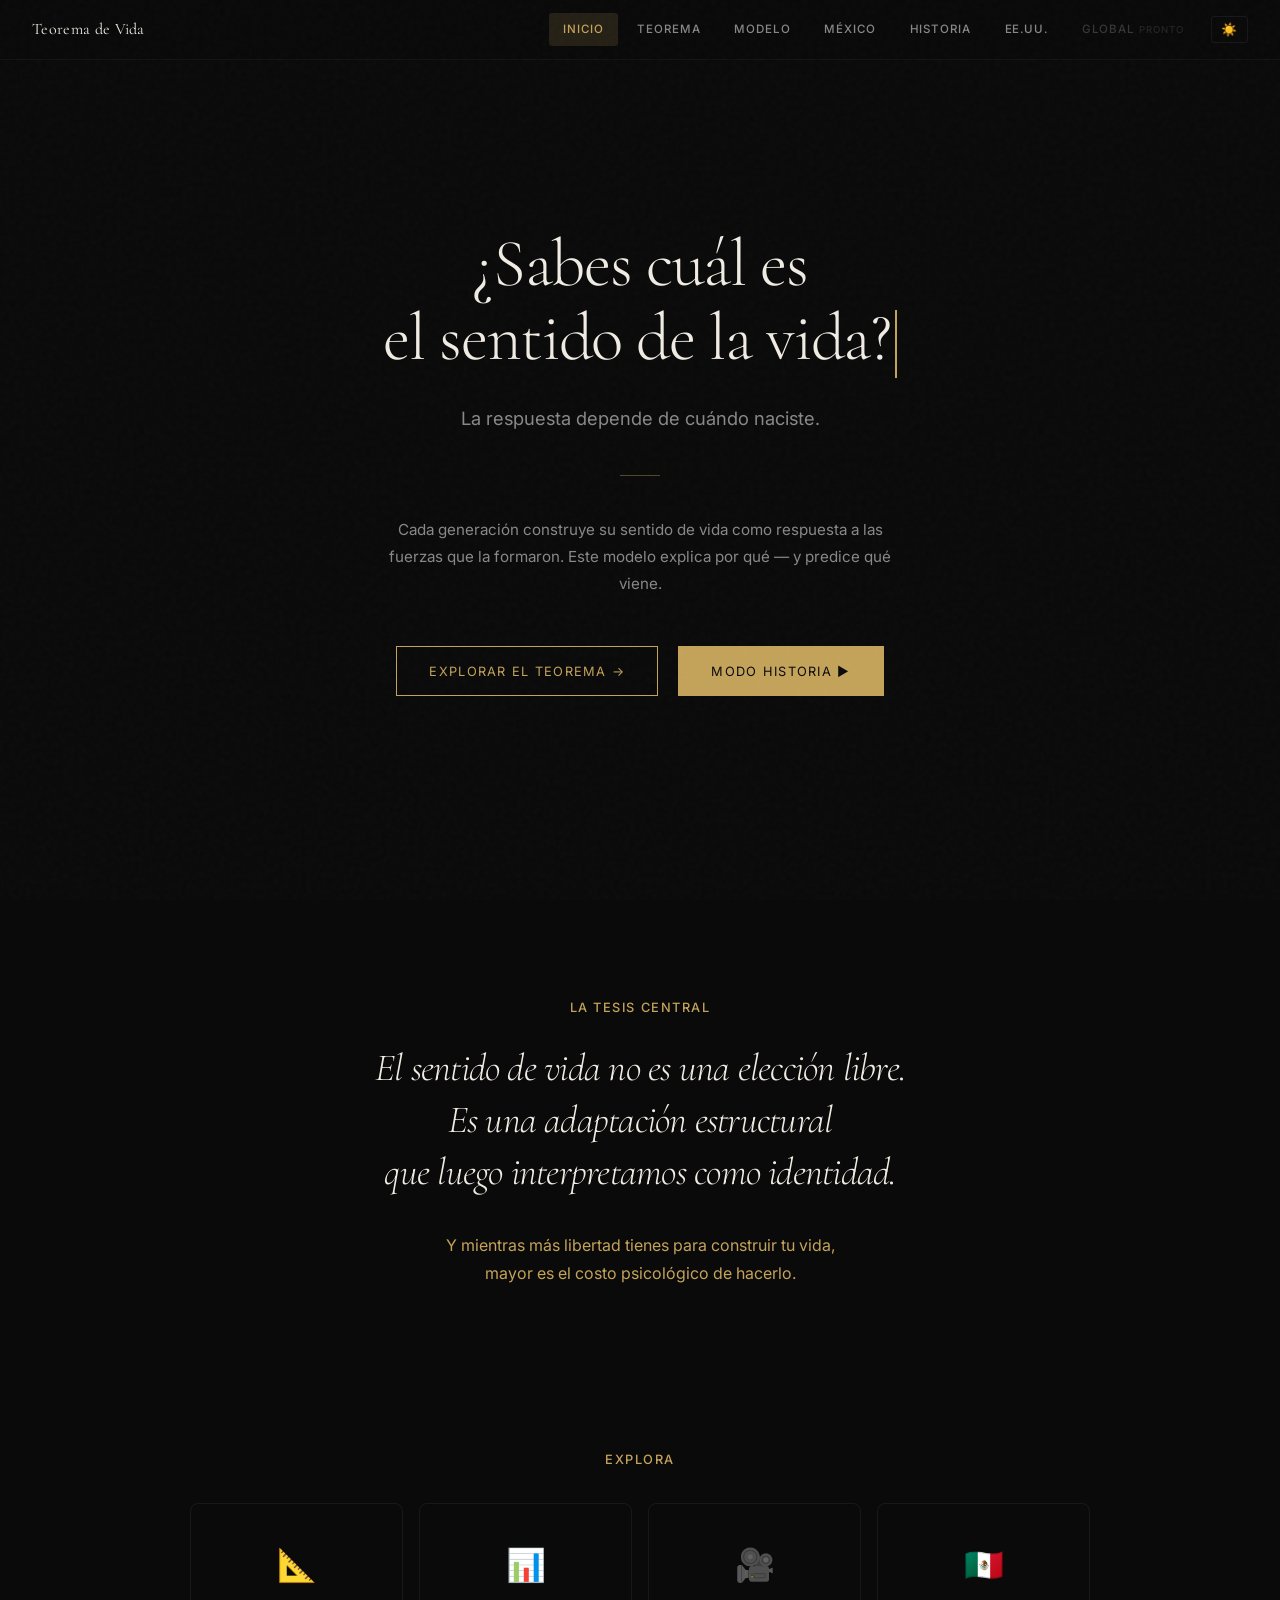
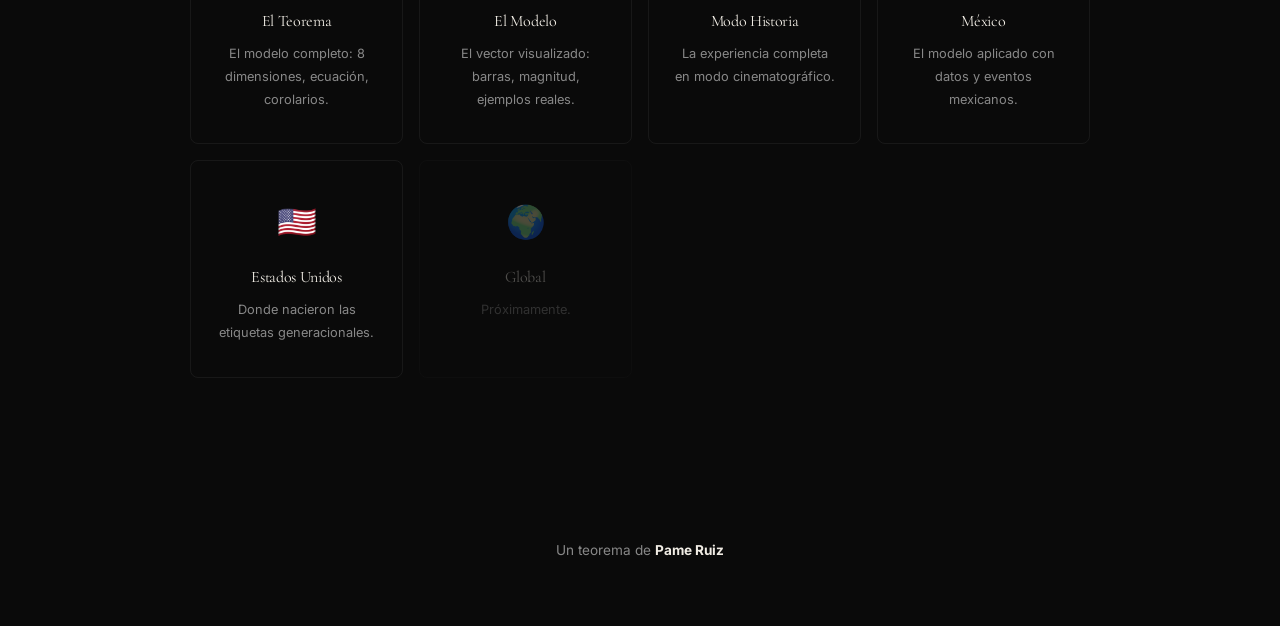
==== commit 6c5be27a: "🇺🇸 Push 4/4: Insights + nav actualizada en todas las páginas INSIGHTS: - 'La diferencia clave: dónde" ====
--- a/index.html
+++ b/index.html
@@ -21,7 +21,7 @@
             <a href="modelo.html" class="nav-tab">Modelo</a>
             <a href="mexico.html" class="nav-tab">México</a>
             <a href="story.html" class="nav-tab">Historia</a>
-            <a href="#" class="nav-tab disabled">EE.UU. <span class="soon">pronto</span></a>
+            <a href="eeuu.html" class="nav-tab">EE.UU.</a>
             <a href="#" class="nav-tab disabled">Global <span class="soon">pronto</span></a>
             <button class="theme-toggle" onclick="toggleTheme()">☀️</button>
         </div>
@@ -74,11 +74,11 @@
                 <h3>México</h3>
                 <p>El modelo aplicado con datos y eventos mexicanos.</p>
             </a>
-            <div class="explore-card disabled-card">
+            <a href="eeuu.html" class="explore-card">
                 <span class="explore-icon">🇺🇸</span>
                 <h3>Estados Unidos</h3>
-                <p>Próximamente.</p>
-            </div>
+                <p>Donde nacieron las etiquetas generacionales.</p>
+            </a>
             <div class="explore-card disabled-card">
                 <span class="explore-icon">🌍</span>
                 <h3>Global</h3>
--- a/css/base.css
+++ b/css/base.css
@@ -187,4 +187,13 @@
     .accordion-header { padding:1.2rem 1.2rem; }
     .accordion-body { padding:0 1.2rem; }
     .accordion.open .accordion-body { padding:0.8rem 1.2rem 1.5rem; }
+    .panel { padding:5rem 1.2rem 3rem; }
+    .intro h1 { font-size:2rem; }
+    .explore-grid { grid-template-columns:1fr 1fr; gap:0.8rem; }
+    .var-grid { grid-template-columns:1fr; }
+    .dimensions { grid-template-columns:repeat(2,1fr); }
+    .nav-tabs { gap:0.2rem; }
+    .nav-tab { padding:0.3rem 0.5rem; font-size:0.65rem; }
+    .eq-display { font-size:0.75rem; padding:1rem; }
+    .cta { padding:0.6rem 1.5rem; font-size:0.75rem; }
 }
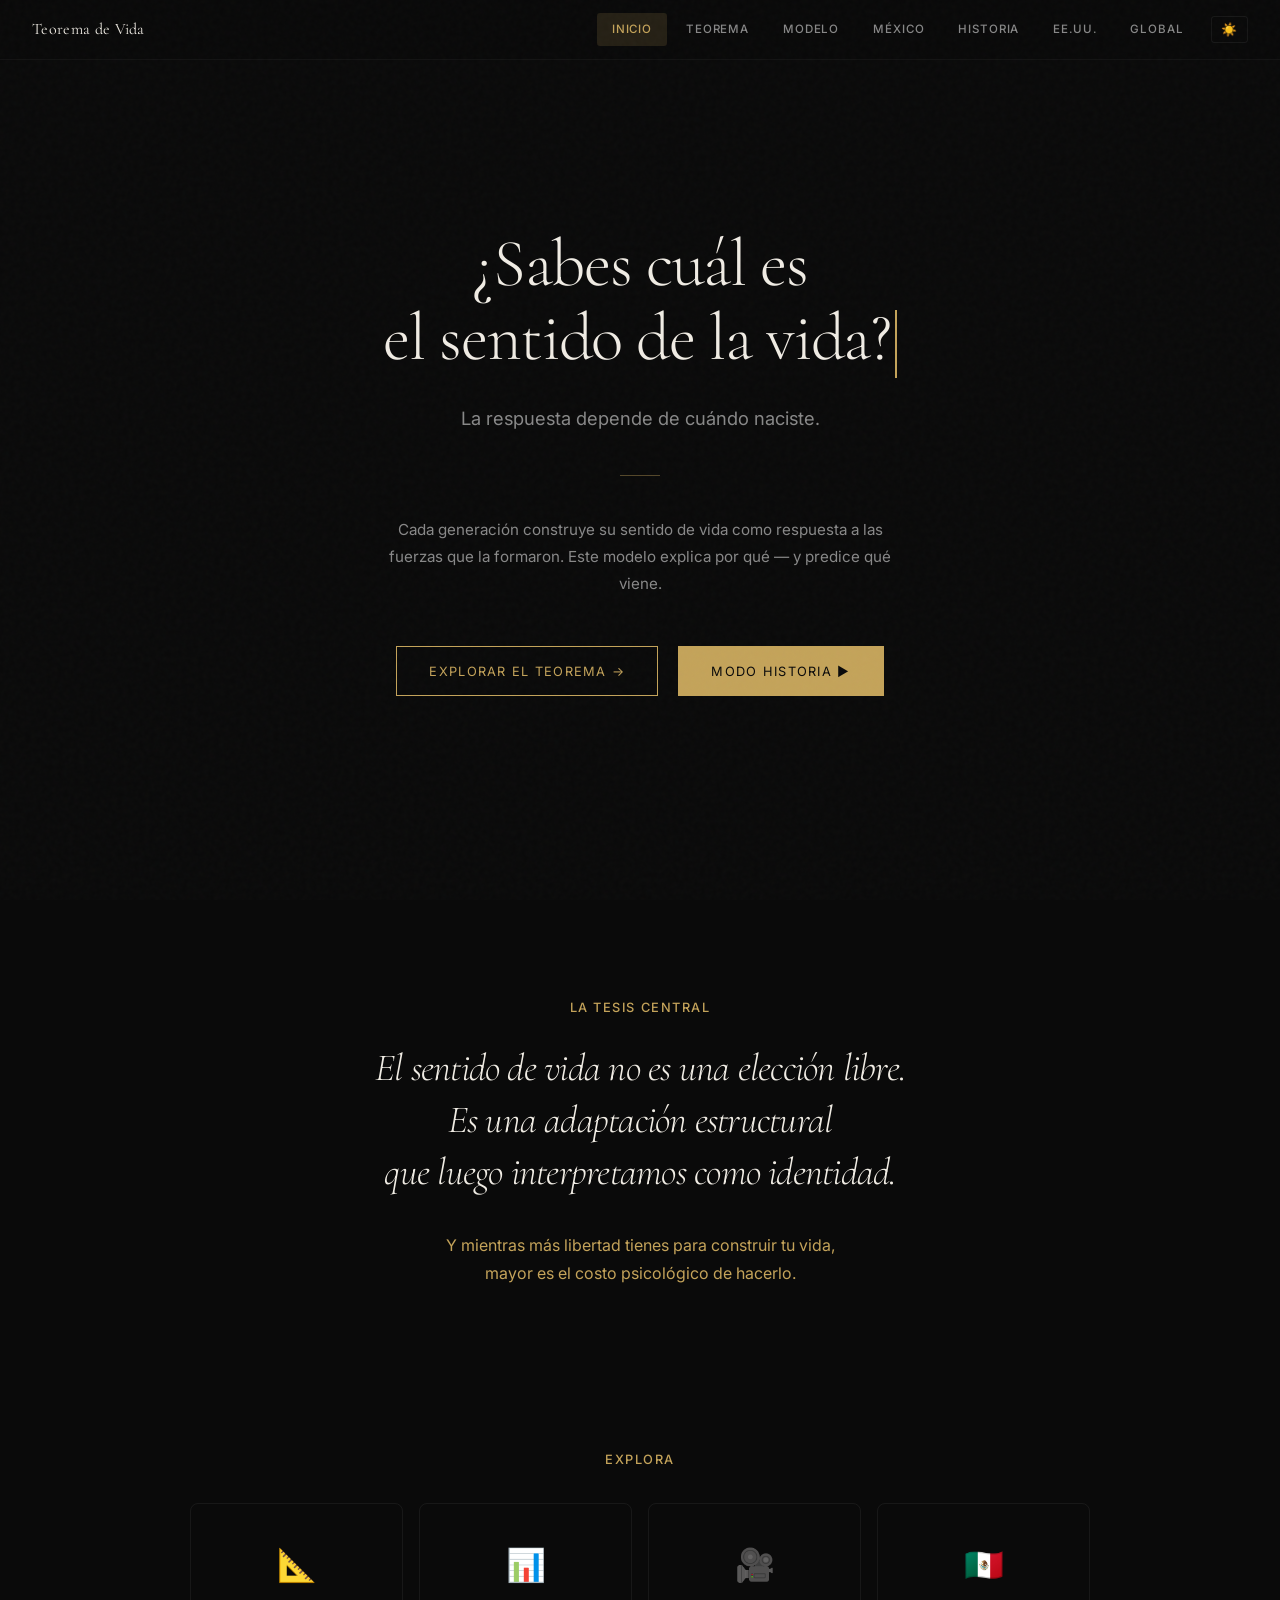
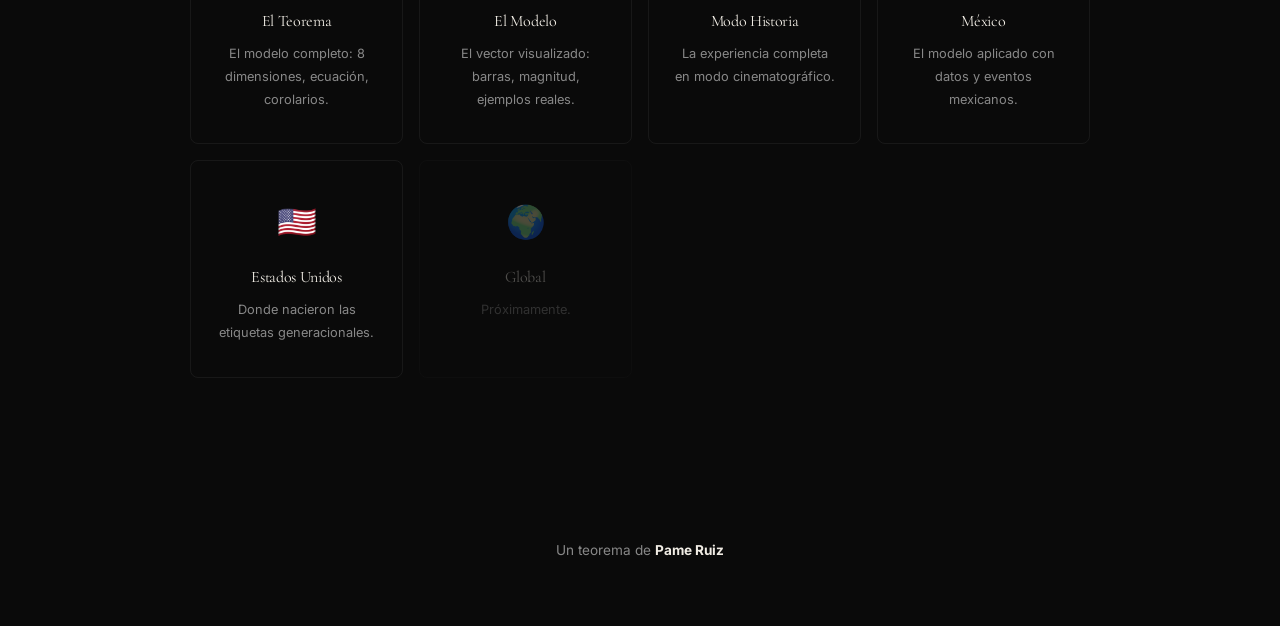
==== commit bd50e3fc: "🌍 Push 1/4: Global — estructura + hero + 3 patrones fundamentales" ====
--- a/index.html
+++ b/index.html
@@ -22,7 +22,7 @@
             <a href="mexico.html" class="nav-tab">México</a>
             <a href="story.html" class="nav-tab">Historia</a>
             <a href="eeuu.html" class="nav-tab">EE.UU.</a>
-            <a href="#" class="nav-tab disabled">Global <span class="soon">pronto</span></a>
+            <a href="global.html" class="nav-tab">Global</a>
             <button class="theme-toggle" onclick="toggleTheme()">☀️</button>
         </div>
     </nav>
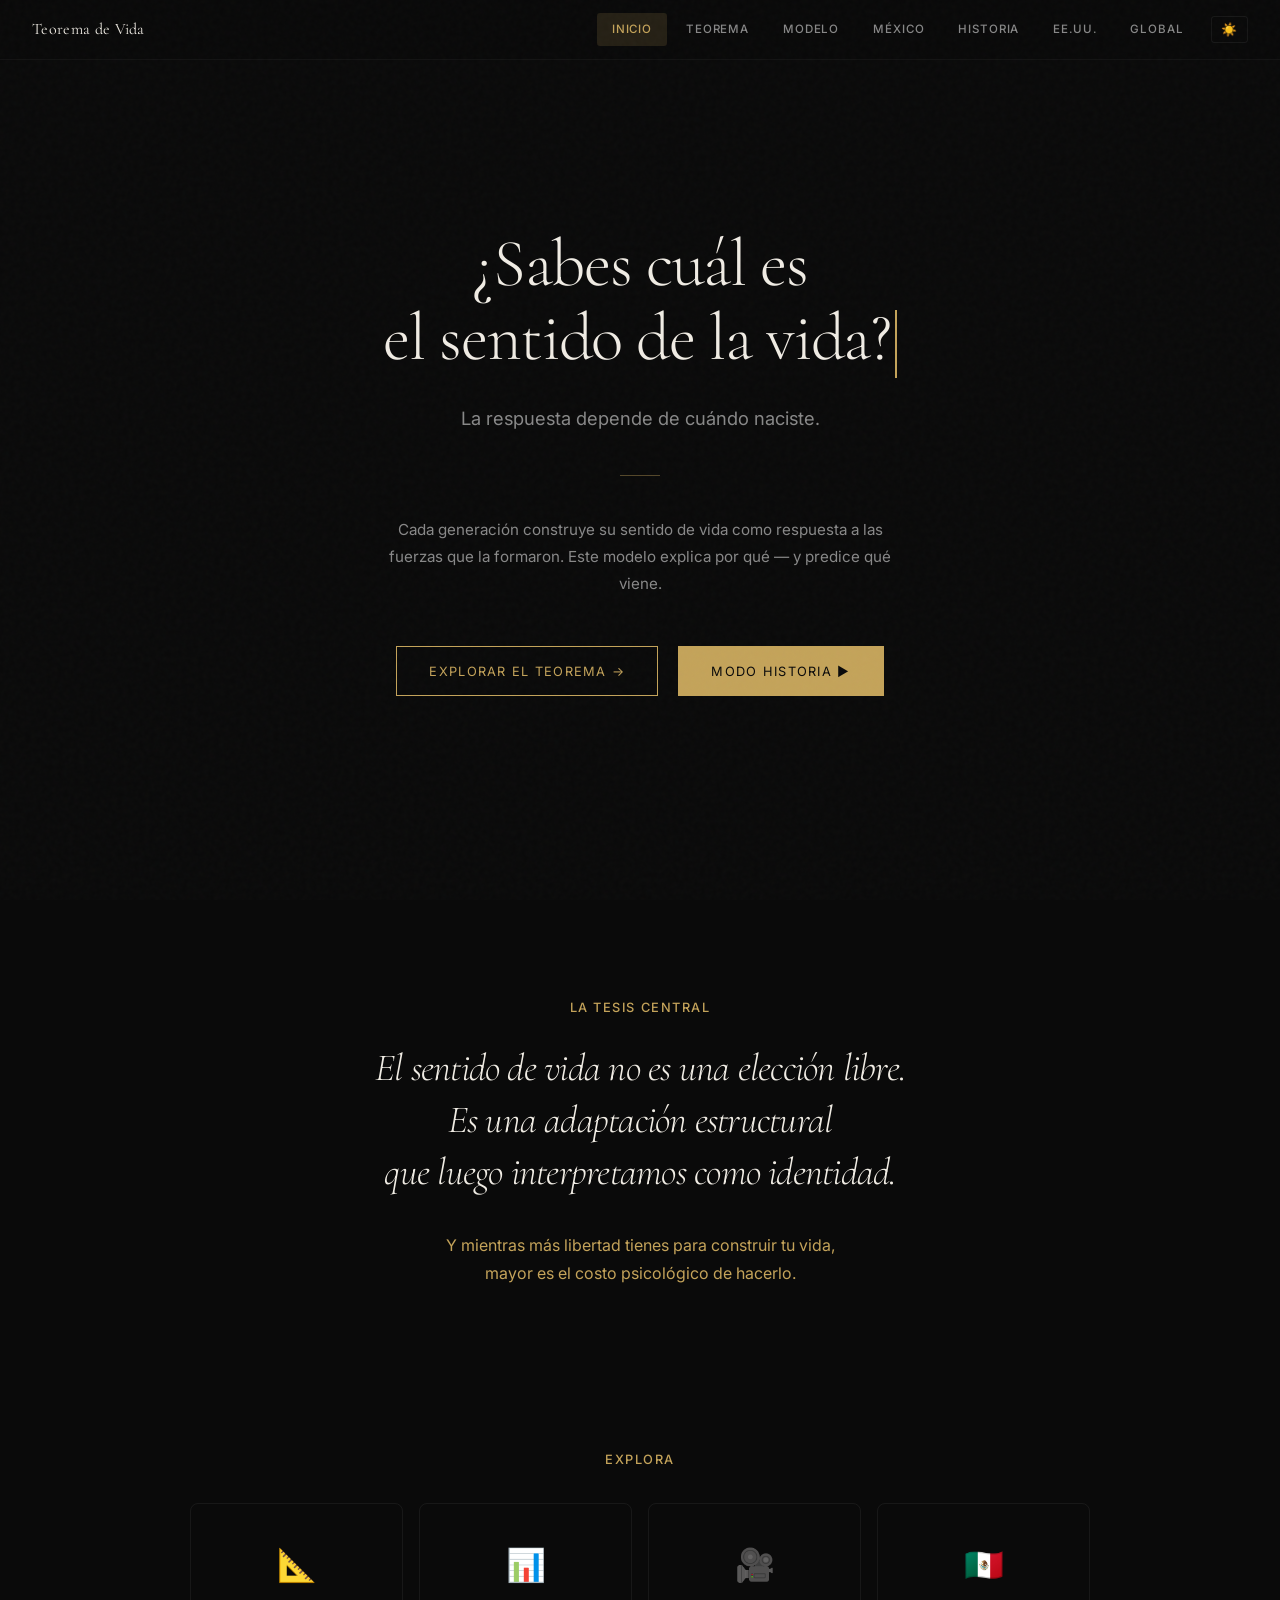
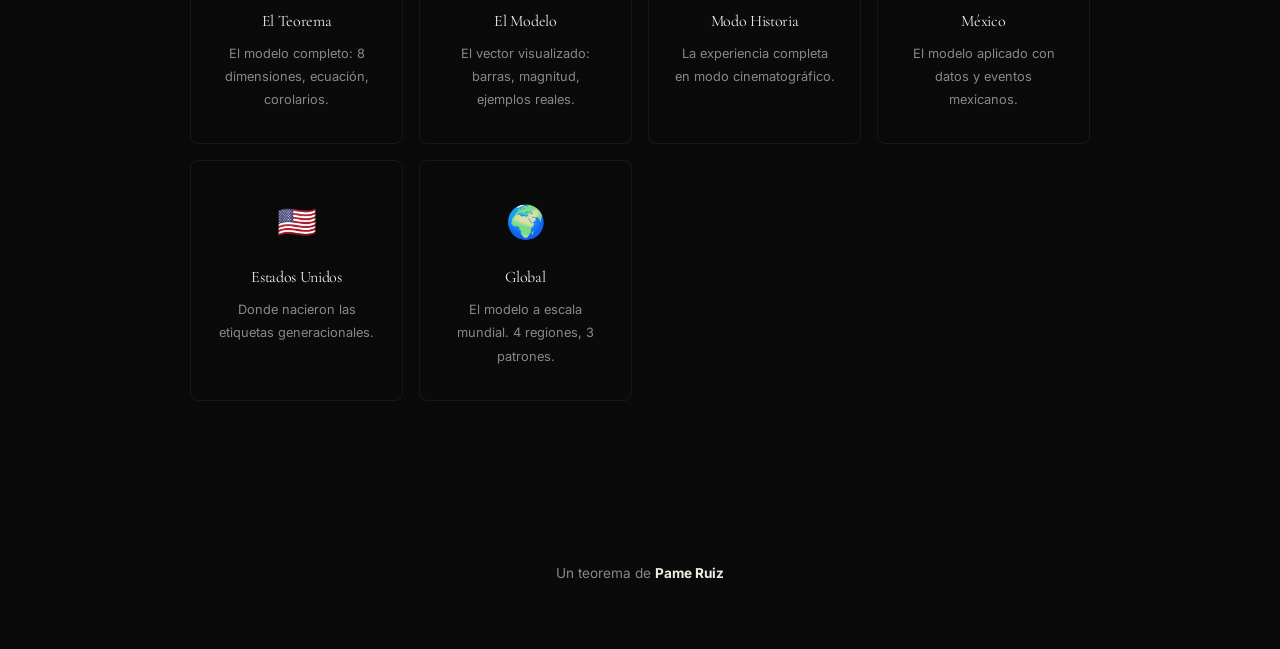
==== commit 7f71ed3c: "🌍 Push 4/4: Insights globales + index actualizado INSIGHTS: - 3 leyes globales del modelo - Pregunta" ====
--- a/index.html
+++ b/index.html
@@ -79,11 +79,11 @@
                 <h3>Estados Unidos</h3>
                 <p>Donde nacieron las etiquetas generacionales.</p>
             </a>
-            <div class="explore-card disabled-card">
+            <a href="global.html" class="explore-card">
                 <span class="explore-icon">🌍</span>
                 <h3>Global</h3>
-                <p>Próximamente.</p>
-            </div>
+                <p>El modelo a escala mundial. 4 regiones, 3 patrones.</p>
+            </a>
         </div>
     </section>
 
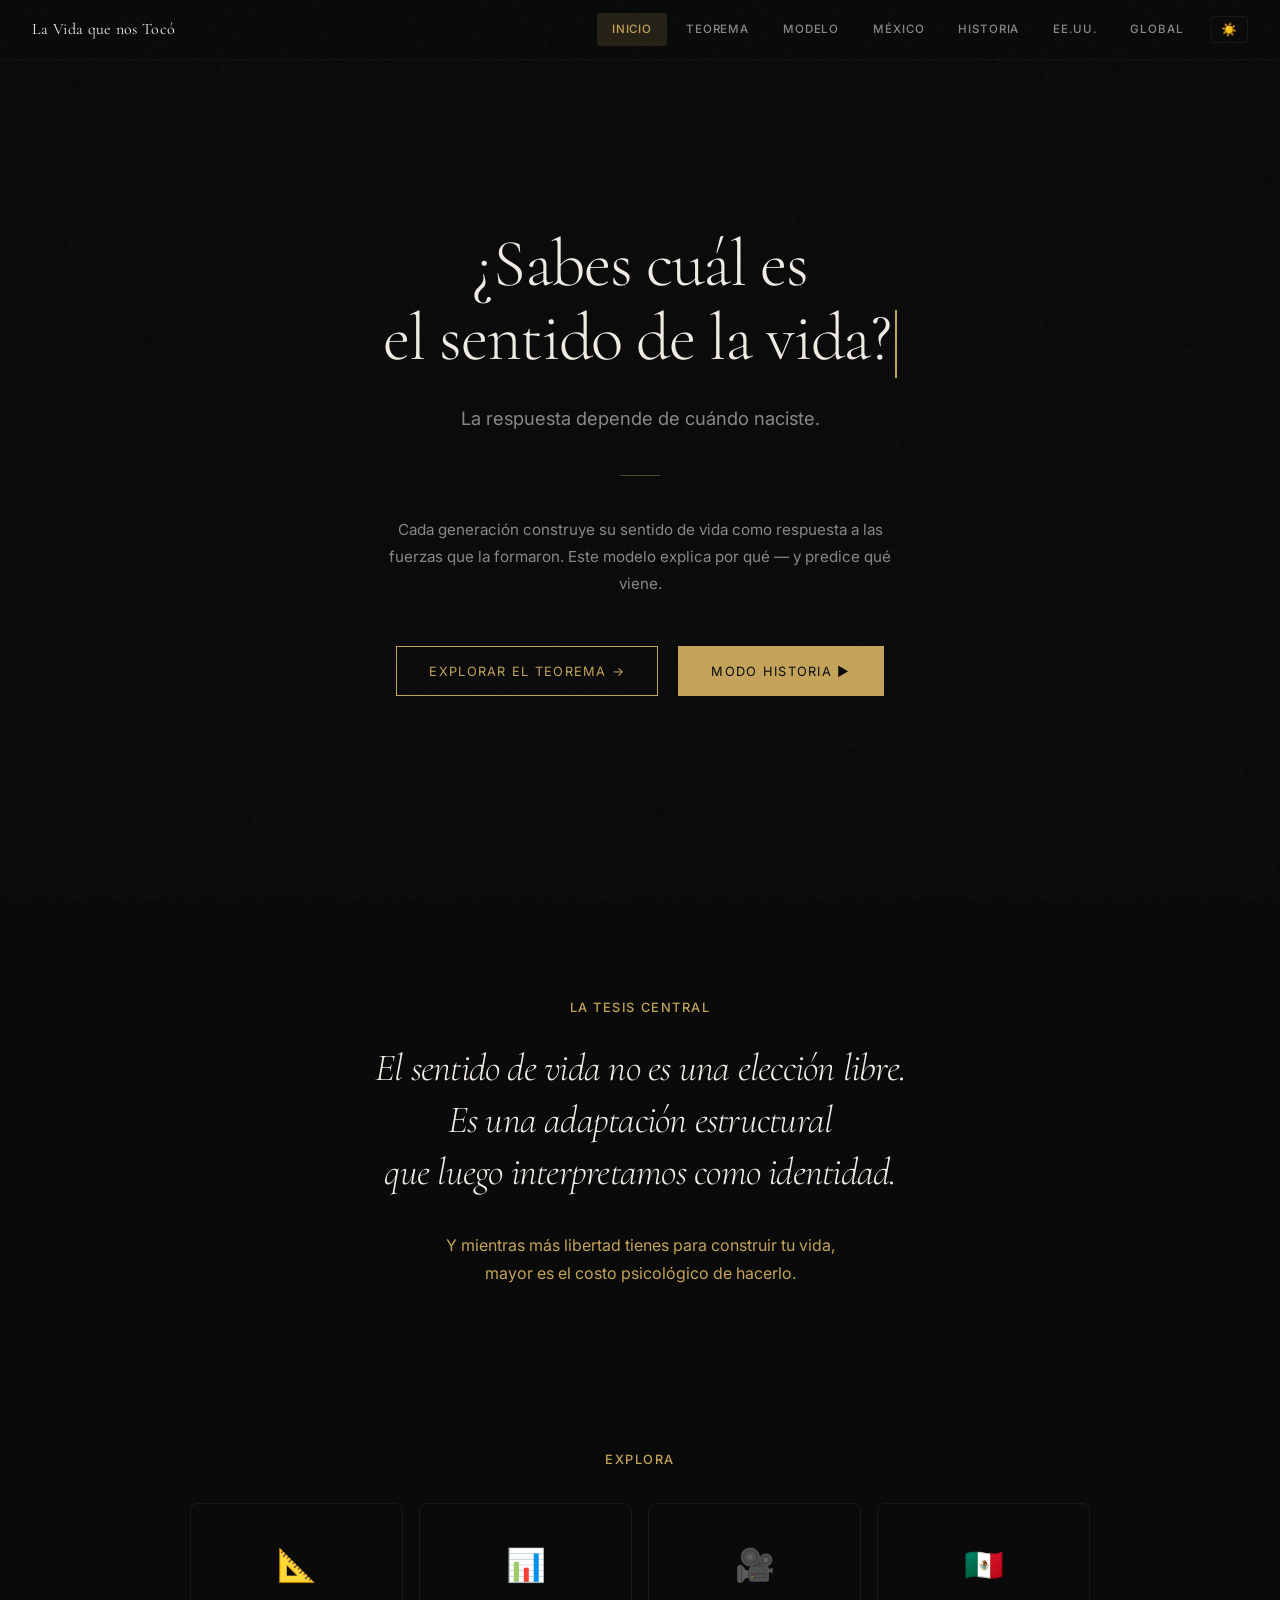
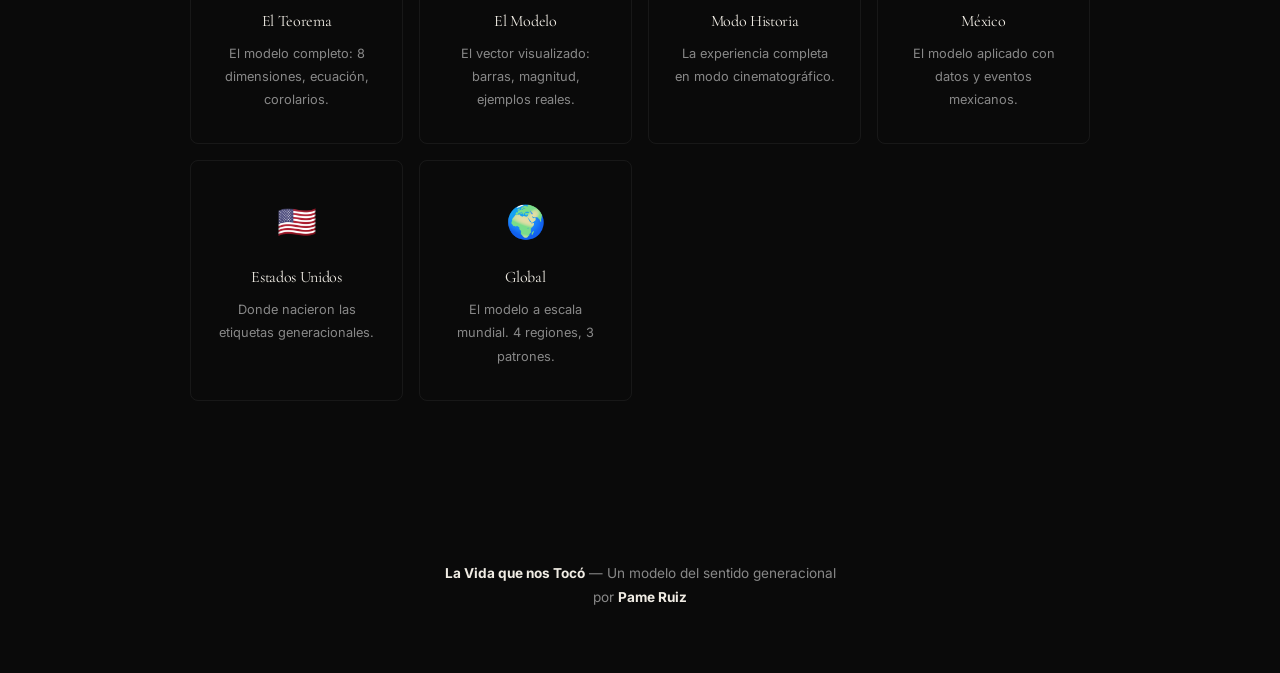
==== commit b7c2da84: "✨ Rebrand: 'La Vida que nos Tocó' + fix JS gráficas REBRAND: - Título: 'La Vida que nos Tocó — Un mo" ====
--- a/index.html
+++ b/index.html
@@ -3,8 +3,8 @@
 <head>
     <meta charset="UTF-8">
     <meta name="viewport" content="width=device-width, initial-scale=1.0">
-    <title>Teorema de Vida</title>
-    <meta name="description" content="¿Sabes cuál es el sentido de la vida? Un modelo matemático del sentido generacional.">
+    <title>La Vida que nos Tocó</title>
+    <meta name="description" content="¿Sabes cuál es el sentido de la vida? La Vida que nos Tocó — Un modelo del sentido generacional.">
     <link rel="preconnect" href="https://fonts.googleapis.com">
     <link rel="preconnect" href="https://fonts.gstatic.com" crossorigin>
     <link href="https://fonts.googleapis.com/css2?family=Cormorant+Garamond:ital,wght@0,300;0,400;0,600;1,300;1,400&family=Inter:wght@300;400;500;600&display=swap" rel="stylesheet">
@@ -14,7 +14,7 @@
 
     <!-- NAV -->
     <nav class="nav">
-        <a href="index.html" class="nav-logo">Teorema de Vida</a>
+        <a href="index.html" class="nav-logo">La Vida que nos Tocó</a>
         <div class="nav-tabs">
             <a href="index.html" class="nav-tab active">Inicio</a>
             <a href="teorema.html" class="nav-tab">Teorema</a>
@@ -89,7 +89,7 @@
 
     <!-- FOOTER -->
     <footer>
-        <p>Un teorema de <strong>Pame Ruiz</strong></p>
+        <p><strong>La Vida que nos Tocó</strong> — Un modelo del sentido generacional<br>por <strong>Pame Ruiz</strong></p>
     </footer>
 
     <script src="js/main.js"></script>
